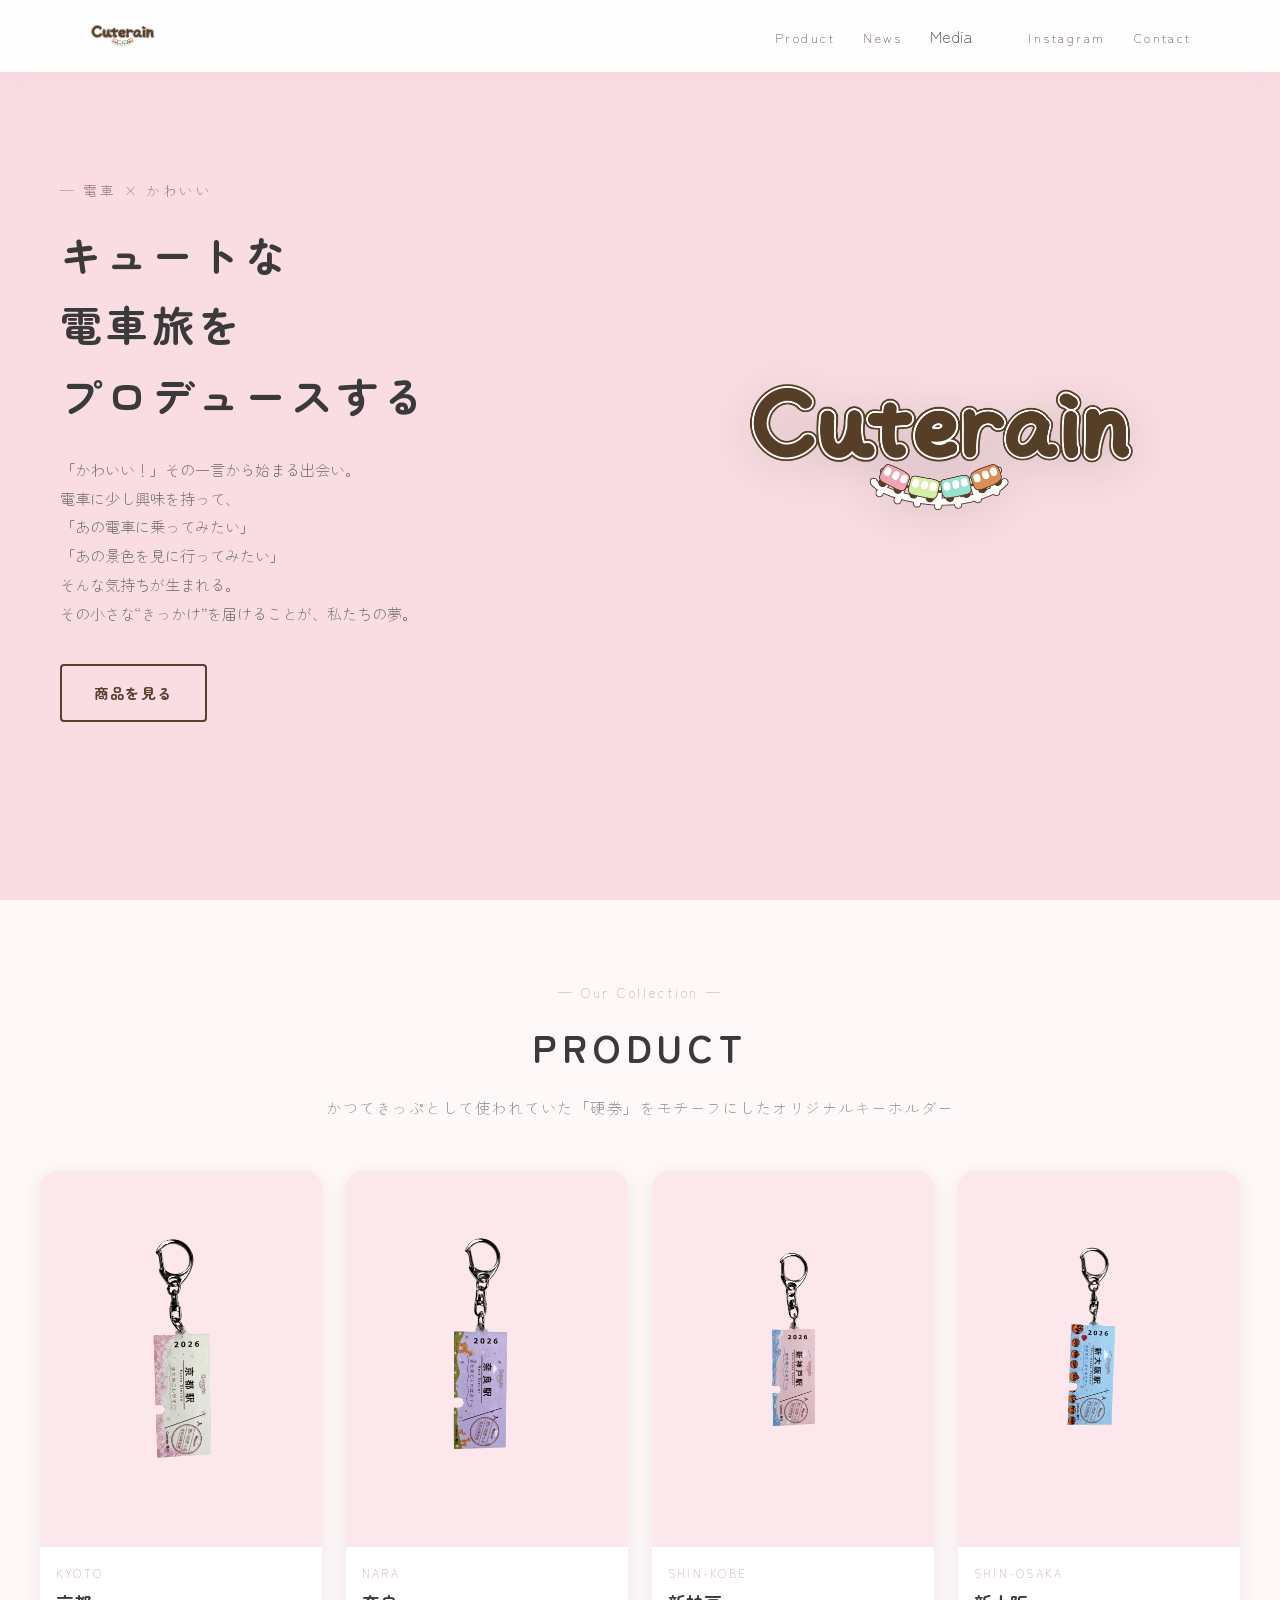
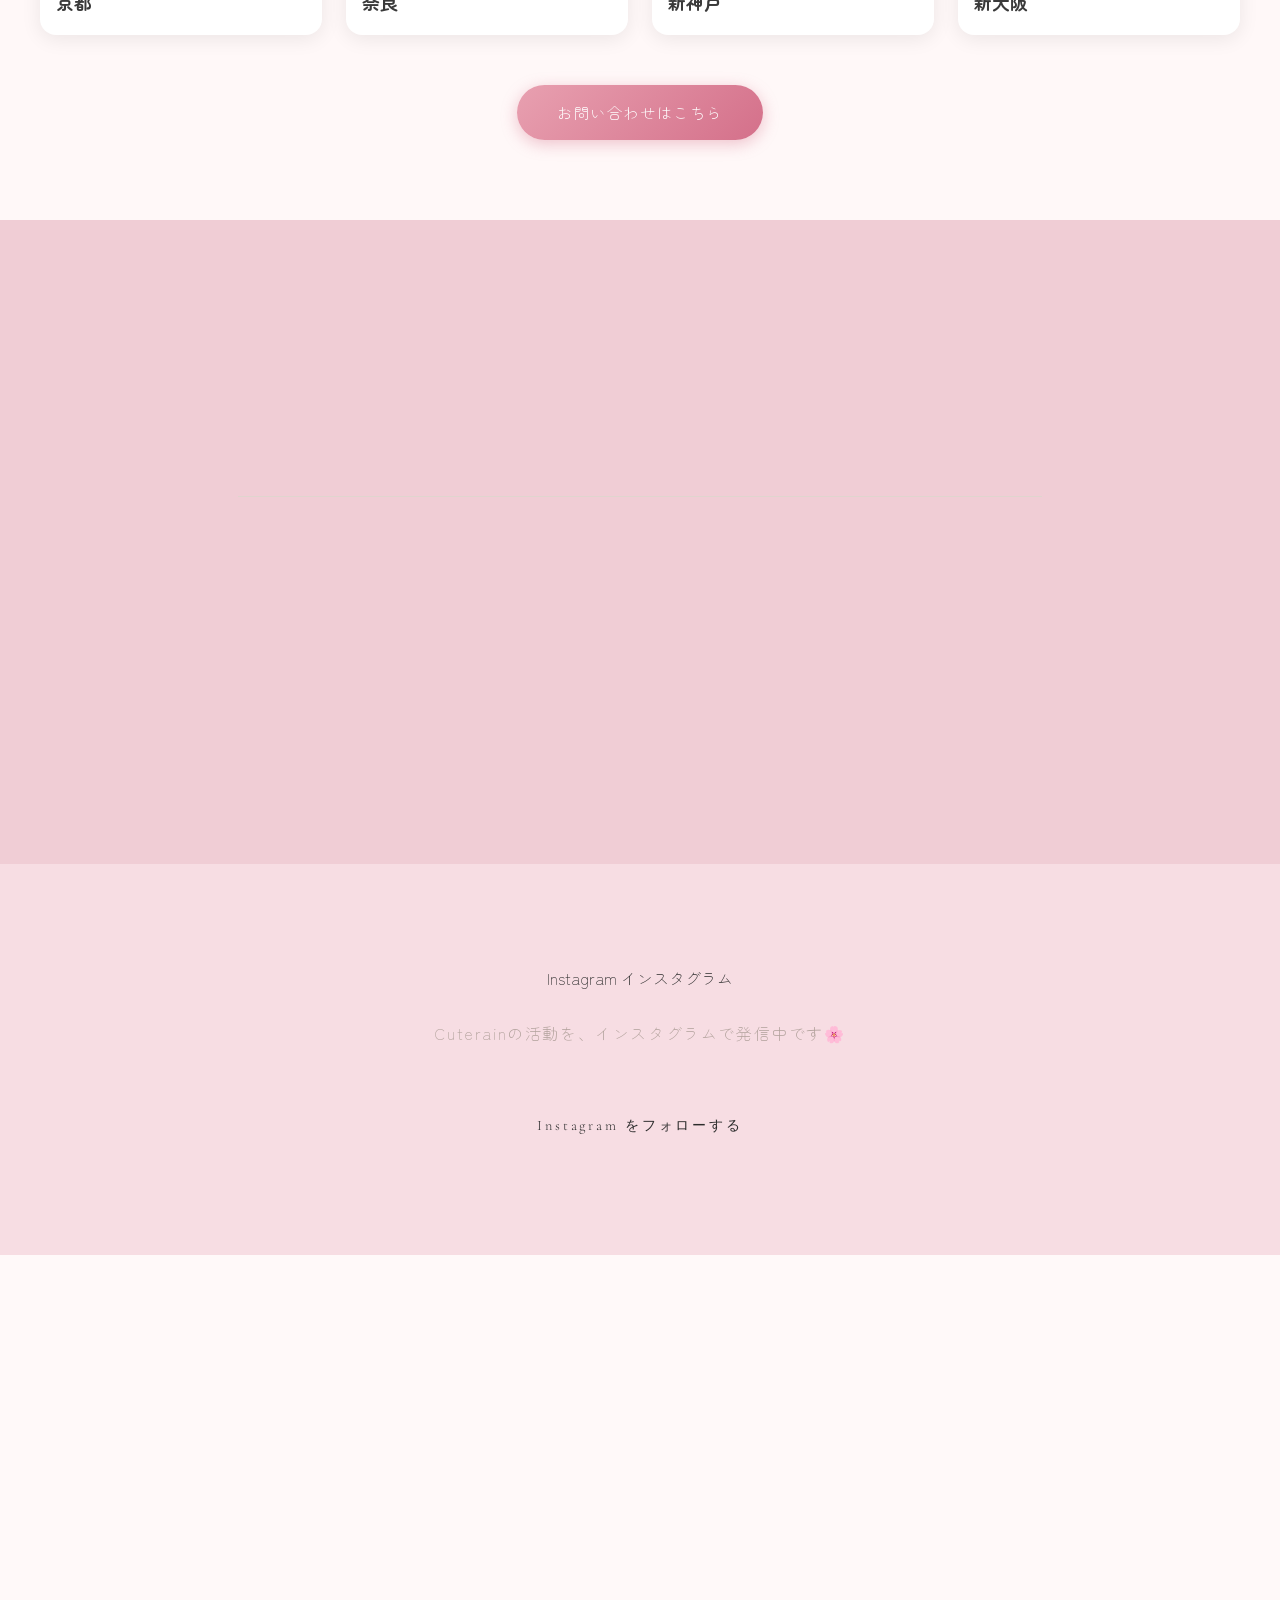
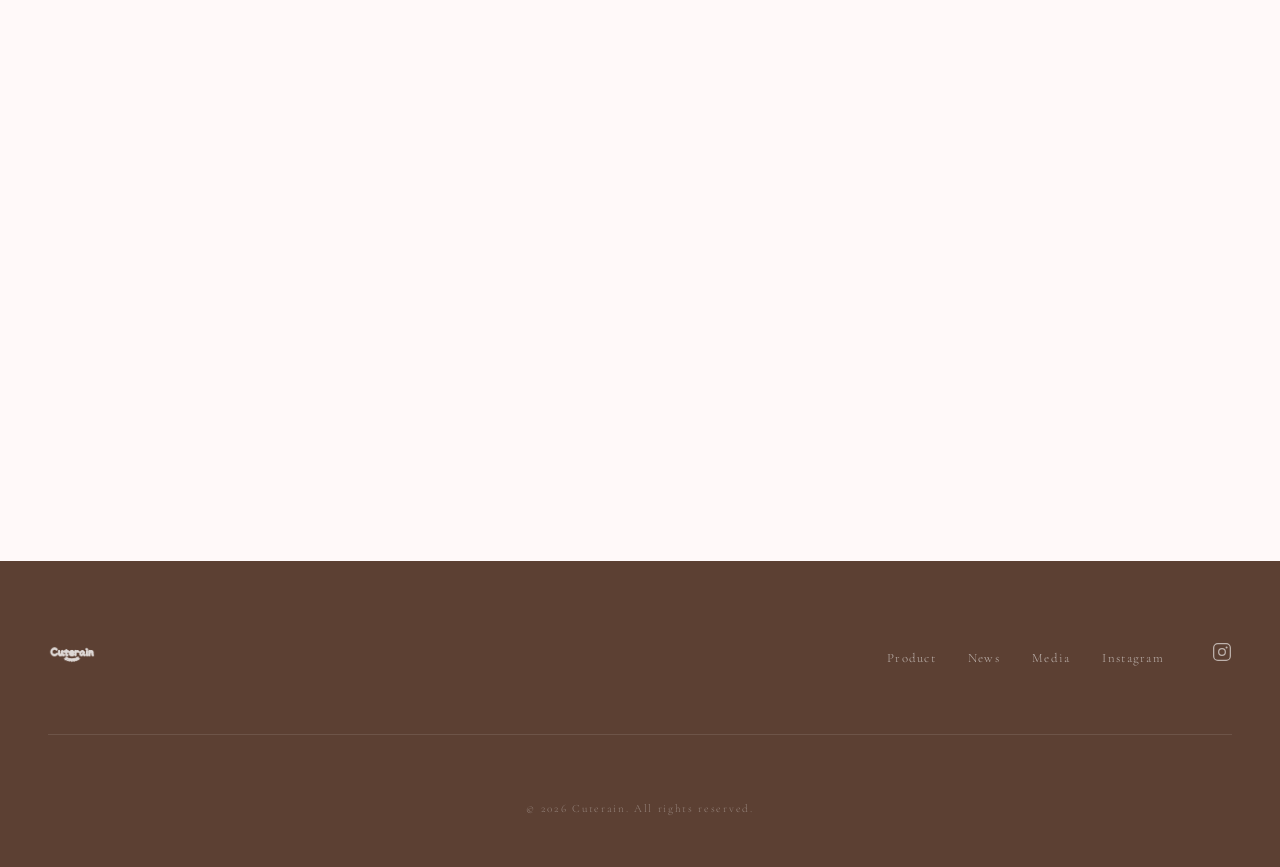
==== index.html @ 91aa064a "Fix HTML structure for Media link in navigation" ====
<!DOCTYPE html>
<html lang="ja">
<head>
  <meta charset="UTF-8" />
  <meta name="viewport" content="width=device-width, initial-scale=1.0" />
  <title>Cuterain | キュートな電車旅をプロデュースする</title>
  <meta name="description" content="Cuterainは、キュートな電車旅をプロデュースするブランドです。" />
  <link rel="preconnect" href="https://fonts.googleapis.com" />
  <link rel="preconnect" href="https://fonts.gstatic.com" crossorigin />
  <link href="https://fonts.googleapis.com/css2?family=Cormorant+Garamond:wght@300;400;500&family=Noto+Serif+JP:wght@200;300;400&family=Zen+Maru+Gothic:wght@400;500;700&display=swap" rel="stylesheet">
  <link rel="stylesheet" href="style.css" />
</head>

</body>
<body>

 <!-- ========== HEADER ========== -->
<header class="header" id="header">
  <div class="header__inner">

    <!-- ロゴ -->
    <a href="index.html" class="header__logo">
      <img src="logo.png" alt="Cuterain" class="header__logo-img" />
    </a>

    <!-- ナビゲーション -->
    <nav class="nav-menu">
      <ul>
        <li><a href="#product">Product</a></li>
        <li><a href="#news">News</a></li>
        </li><a href="media.html">Media</a><li>
        <li><a href="#instagram">Instagram</a></li>
        <li><a href="#contact">Contact</a></li>
      </ul>
    </nav>

    <!-- ハンバーガーボタン -->
    <button class="header__menu-btn" id="menuBtn" aria-label="メニューを開く">
      <span></span>
      <span></span>
      <span></span>
    </button>

  </div>
</header>

 <!-- HERO -->
<section class="hero" id="home">
  <div class="hero__inner">
    <div class="hero__text">
      <p class="hero__sub">— 電車 × かわいい</p>
      <h1 class="hero__catch">
        キュートな<br>
        電車旅を<br>
        プロデュースする
      </h1>
      <p class="hero__desc">
          「かわいい！」その一言から始まる出会い。<br />
          電車に少し興味を持って、<br />
          「あの電車に乗ってみたい」<br />
          「あの景色を見に行ってみたい」<br />
          そんな気持ちが生まれる。<br />
          その小さな“きっかけ”を届けることが、私たちの夢。
      </p>
      <div class="hero__btns">
        <a href="#product" class="hero__btn hero__btn--outline">商品を見る</a>
      </div>
    </div>

    <!-- ここをロゴに変更 -->
    <div class="hero__logo-wrap">
      <img src="logo.png" alt="Cuterain ロゴ" class="hero__logo">
    </div>

  </div>
</section>

<!-- PRODUCT -->
<section class="product" id="product">
  <div class="product__header">
    <p class="product__sub">— Our Collection —</p>
    <h2 class="product__title">PRODUCT</h2>
    <p class="product__desc">かつてきっぷとして使われていた「硬券」をモチーフにしたオリジナルキーホルダー</p>
  </div>

  <div class="product__grid">

    <div class="product__card">
      <div class="product__img-wrap">
        <img src="kyoto.png" alt="京都" class="product__img">
        <div class="product__overlay">
          <span>VIEW</span>
        </div>
      </div>
      <div class="product__info">
        <span class="product__en">KYOTO</span>
        <h3 class="product__name">京都</h3>
      </div>
    </div>

    <div class="product__card">
      <div class="product__img-wrap">
        <img src="nara.png" alt="奈良" class="product__img">
        <div class="product__overlay">
          <span>VIEW</span>
        </div>
      </div>
      <div class="product__info">
        <span class="product__en">NARA</span>
        <h3 class="product__name">奈良</h3>
      </div>
    </div>

    <div class="product__card">
      <div class="product__img-wrap">
        <img src="shinkobe.png" alt="新神戸" class="product__img">
        <div class="product__overlay">
          <span>VIEW</span>
        </div>
      </div>
      <div class="product__info">
        <span class="product__en">SHIN-KOBE</span>
        <h3 class="product__name">新神戸</h3>
      </div>
    </div>

    <div class="product__card">
      <div class="product__img-wrap">
        <img src="shinosaka.png" alt="新大阪" class="product__img">
        <div class="product__overlay">
          <span>VIEW</span>
        </div>
      </div>
      <div class="product__info">
        <span class="product__en">SHIN-OSAKA</span>
        <h3 class="product__name">新大阪</h3>
      </div>
    </div>

  </div>

  <div class="product__more">
    <a href="#contact" class="product__btn">お問い合わせはこちら</a>
  </div>
</section>

<!-- ========== NEWS ========== -->
<section class="news" id="news">
  <div class="news__inner">
    <div class="news__label reveal">NEWS</div>
    <ul class="news__list">

      <li class="news__item reveal">
        <a href="#" class="news__link">
          <time class="news__date">2026.07.01</time>
          <span class="news__cat">Brand</span>
          <span class="news__title">ブランド設立</span>
          <span class="news__arrow">→</span>
        </a>
      </li>

      <li class="news__item reveal delay-1">
        <a href="news-omoide.html" class="news__link">
          <time class="news__date">2026.07.10</time>
          <span class="news__cat">Product</span>
          <span class="news__title">思い出きっぷ 販売開始</span>
          <span class="news__arrow">→</span>
        </a>
      </li>

    </ul>
  </div>
</section>

  <!-- ===== Instagram セクション ===== -->
<section class="instagram-section" id="instagram">
  <div class="section-inner">

    <!-- タイトル -->
    <div class="section-header">
      <span class="section-en">Instagram</span>
      <span class="section-jp">インスタグラム</span>
    </div>

    <!-- 一言メッセージ -->
    <p class="instagram-text">
      Cuterainの活動を、インスタグラムで発信中です🌸
    </p>

    <!-- ボタン ★ここが正しいURL★ -->
    <a
      href="https://www.instagram.com/cuterain.0910/"
      target="_blank"
      rel="noopener noreferrer"
      class="btn-instagram"
    >
      Instagram をフォローする
    </a>

  </div>
</section>
    <!-- ========== CONTACT ========== -->
  <section class="contact" id="contact">
    <div class="contact__inner">
      <div class="contact__label reveal">CONTACT</div>
      <h2 class="contact__heading reveal delay-1">お問い合わせ</h2>
      <p class="contact__desc reveal delay-2">
        ご質問・ご注文・コラボのご相談など、<br />
        お気軽にご連絡ください。
      </p>

      <form class="contact__form reveal delay-3" action="" method="post">
        <div class="contact__field">
          <label class="contact__label-text" for="name">お名前</label>
          <input class="contact__input" type="text" id="name" name="name" placeholder="山田 花子" required />
        </div>
        <div class="contact__field">
          <label class="contact__label-text" for="email">メールアドレス</label>
          <input class="contact__input" type="email" id="email" name="email" placeholder="example@email.com" required />
        </div>
        <div class="contact__field">
          <label class="contact__label-text" for="message">メッセージ</label>
          <textarea class="contact__textarea" id="message" name="message" rows="6" placeholder="お問い合わせ内容をご記入ください" required></textarea>
        </div>
        <div class="contact__submit">
          <button class="contact__btn" type="submit">送信する</button>
        </div>
      </form>
    </div>
  </section>
  <!-- ========== FOOTER ========== -->
  <footer class="footer">
    <div class="footer__inner">
      <div class="footer__top">
        <div class="footer__logo">
          <img src="logo.png" alt="Cuterain" class="footer__logo-img" />
        </div>
        <nav class="footer__nav">
          <ul class="footer__nav-list">
            <li><a href="#product">Product</a></li>
            <li><a href="#news">News</a></li>
            <li><a href="media.html">Media</a></li>
            <li><a href="#instagram">Instagram</a></li>
          </ul>
        </nav>
        <div class="footer__sns">
          <a href="https://www.instagram.com/cuterain.0910/" target="_blank" rel="noopener" class="footer__sns-link" aria-label="Instagram">
            <svg width="20" height="20" viewBox="0 0 24 24" fill="none" stroke="currentColor" stroke-width="1.5">
              <rect x="2" y="2" width="20" height="20" rx="5" ry="5"/>
              <circle cx="12" cy="12" r="4"/>
              <circle cx="17.5" cy="6.5" r="0.5" fill="currentColor"/>
            </svg>
          </a>
        </div>
      </div>
      <div class="footer__bottom">
        <p class="footer__copy">&copy; 2026 Cuterain. All rights reserved.</p>
      </div>
    </div>
  </footer>

  <script src="script.js"></script>

  <!-- ↓ これを追加！ -->
  <script>
    const menuBtn = document.getElementById('menuBtn');
    const nav = document.querySelector('.nav-menu');

    menuBtn.addEventListener('click', () => {
      nav.classList.toggle('is-open');
      menuBtn.classList.toggle('is-active');
    });
  </script>
</body>
</html>
---- style.css ----
/* ============================================================
   Cuterain - Brand Site CSS
   Design: SHIRO / gelato pique / Aesop inspired
   ============================================================ */

/* ---------- CSS Variables ---------- */
:root {
  --color-bg: #F7DDE3;
  --color-bg-alt: #F0CDD5;
  --color-white: #ffffff;
  --color-beige: #e8ddd4;
  --color-pink: #e8c9c0;
  --color-pink-light: #f2e4df;
  --color-brown: #8b6f5e;
  --color-brown-dark: #5c4033;
  --color-text: #2c2c2c;
  --color-text-sub: #7a6a62;
  --color-text-light: #b0a09a;
  --color-border: #e0d5ce;

  --font-serif-en: 'Cormorant Garamond', serif;
  --font-serif-jp: 'Noto Serif JP', serif;
  --font-sans: 'Zen Maru Gothic', sans-serif;

  --spacing-xs: 0.5rem;
  --spacing-sm: 1rem;
  --spacing-md: 2rem;
  --spacing-lg: 4rem;
  --spacing-xl: 8rem;
  --spacing-xxl: 12rem;

  --transition-base: 0.4s cubic-bezier(0.25, 0.46, 0.45, 0.94);
  --transition-slow: 0.8s cubic-bezier(0.25, 0.46, 0.45, 0.94);

  --radius-sm: 4px;
  --radius-md: 12px;
  --radius-lg: 24px;
}

/* ---------- Reset & Base ---------- */
*, *::before, *::after {
  box-sizing: border-box;
  margin: 0;
  padding: 0;
}

html {
  font-size: 16px;
  scroll-behavior: smooth;
  -webkit-text-size-adjust: 100%;
}

body {
  background-color: var(--color-bg);
  color: var(--color-text);
  font-family: var(--font-sans);
  font-weight: 300;
  line-height: 1.8;
  overflow-x: hidden;
}

img {
  max-width: 100%;
  height: auto;
  display: block;
}

a {
  color: inherit;
  text-decoration: none;
}

ul {
  list-style: none;
}

/* ---------- Scroll Animation Base ---------- */
.fade-in-up {
  opacity: 0;
  transform: translateY(40px);
  animation: fadeInUp 1s var(--transition-base) forwards;
}

.fade-in-right {
  opacity: 0;
  transform: translateX(60px);
  animation: fadeInRight 1.2s var(--transition-base) forwards;
}

.reveal {
  opacity: 0;
  transform: translateY(30px);
  transition: opacity 0.9s var(--transition-base),
              transform 0.9s var(--transition-base);
}

.reveal.is-visible {
  opacity: 1;
  transform: translateY(0);
}

/* Delay classes */
.delay-1 { animation-delay: 0.2s; transition-delay: 0.15s; }
.delay-2 { animation-delay: 0.4s; transition-delay: 0.3s; }
.delay-3 { animation-delay: 0.6s; transition-delay: 0.45s; }

@keyframes fadeInUp {
  to { opacity: 1; transform: translateY(0); }
}

@keyframes fadeInRight {
  to { opacity: 1; transform: translateX(0); }
}

/* ---------- Buttons ---------- */
.btn {
  display: inline-flex;
  align-items: center;
  justify-content: center;
  padding: 1rem 2.5rem;
  font-family: var(--font-serif-en);
  font-size: 0.9rem;
  font-weight: 400;
  letter-spacing: 0.15em;
  border-radius: 0;
  cursor: pointer;
  transition: var(--transition-base);
  position: relative;
  overflow: hidden;
}

.btn::after {
  content: '';
  position: absolute;
  inset: 0;
  background: rgba(255,255,255,0.15);
  transform: translateX(-100%);
  transition: transform 0.4s ease;
}

.btn:hover::after {
  transform: translateX(0);
}

.btn--primary {
  background-color: var(--color-brown-dark);
  color: var(--color-white);
  border: 1px solid var(--color-brown-dark);
}

.btn--primary:hover {
  background-color: var(--color-brown);
  border-color: var(--color-brown);
  transform: translateY(-2px);
  box-shadow: 0 8px 24px rgba(92, 64, 51, 0.2);
}

.btn--outline {
  background-color: transparent;
  color: var(--color-brown-dark);
  border: 1px solid var(--color-brown-dark);
}

.btn--outline:hover {
  background-color: var(--color-brown-dark);
  color: var(--color-white);
  transform: translateY(-2px);
}

/* ---------- Section Label ---------- */
.section-label {
  font-family: var(--font-serif-en);
  font-size: 0.7rem;
  letter-spacing: 0.4em;
  color: var(--color-text-light);
  text-transform: uppercase;
}
/* ロゴ画像サイズ修正 */
.header__logo-img {
  width: 40px;      /* ← ロゴの幅（好みで調整） */
  height: auto;
  display: block;
}

.header__logo {
  display: flex;
  align-items: center;
  gap: 8px;
  text-decoration: none;
}

.header__logo-text {
  font-size: 1.2rem;
  font-weight: bold;
  color: inherit;   /* ← 文字色はヘッダーの色に合わせる */
}
/* ===========================
   HEADER
=========================== */
.header {
  position: fixed;
  top: 0;
  left: 0;
  width: 100%;
  z-index: 1000;
  background: rgba(255, 255, 255, 0.95);
  backdrop-filter: blur(10px);
  box-shadow: 0 2px 20px rgba(196, 120, 138, 0.08);
  transition: background 0.3s;
}

.header__inner {
  display: flex;
  align-items: center;
  justify-content: space-between;  /* ← ロゴ左・ナビ右 */
  flex-direction: row;             /* ← 必ず横並び！ */
  padding: 16px 48px;
  max-width: 1200px;
  margin: 0 auto;
  box-sizing: border-box;
}

/* ロゴ */
.header__logo {
  display: flex;
  align-items: center;
  gap: 10px;
  text-decoration: none;
  flex-shrink: 0;
}

.header__logo-img {
  height: 40px;
  width: auto;
}

.header__logo-text {
  font-family: var(--font-serif-en);
  font-size: 1.4rem;
  letter-spacing: 0.15em;
  color: #c4788a;
  white-space: nowrap;
}

/* ナビゲーション */
.nav-menu {
  display: flex;
  align-items: center;
}

.nav-menu ul {
  display: flex;
  flex-direction: row;             /* ← 横並び */
  align-items: center;
  gap: 28px;
  list-style: none;
  margin: 0;
  padding: 0;
}

.nav-menu ul li a {
  font-family: var(--font-sans);
  font-size: 0.78rem;
  letter-spacing: 0.2em;
  color: #5a3a42;
  text-decoration: none;
  transition: color 0.3s;
  white-space: nowrap;
}

.nav-menu ul li a:hover {
  color: #c4788a;
}

/* ハンバーガーボタン（PCでは非表示） */
.header__menu-btn {
  display: none;
  flex-direction: column;
  gap: 5px;
  background: none;
  border: none;
  cursor: pointer;
  padding: 4px;
  z-index: 1001;
}

.header__menu-btn span {
  display: block;
  width: 24px;
  height: 2px;
  background: #5a3a42;
  border-radius: 2px;
  transition: all 0.3s;
}

/* ===========================
   スマホ対応（768px以下）
=========================== */
@media (max-width: 768px) {
  .header__inner {
    padding: 14px 20px;
    flex-direction: row;           /* ← スマホも横並びを維持 */
  }

  .nav-menu {
    display: none;
    position: fixed;
    top: 0;
    left: 0;
    width: 100%;
    height: 100vh;
    background: rgba(247, 221, 227, 0.97);
    z-index: 999;
    flex-direction: column;
    justify-content: center;
    align-items: center;
  }

  .nav-menu.is-open {
    display: flex;
  }

  .nav-menu ul {
    flex-direction: column;        /* スマホメニューは縦 */
    gap: 32px;
    text-align: center;
  }

  .nav-menu ul li a {
    font-size: 1.1rem;
    letter-spacing: 0.3em;
  }

  .header__menu-btn {
    display: flex;
  }
}

/* =============================
   HERO
============================= */
.hero {
  background-color: #f9dde3;
  padding: 80px 60px;
  min-height: 100vh;
  display: flex;
  align-items: center;
}

.hero__inner {
  display: flex;
  align-items: center;
  justify-content: space-between;
  gap: 40px;
  max-width: 1200px;
  margin: 0 auto;
  width: 100%;
}

.hero__text {
  flex: 1;
}

.hero__sub {
  font-size: 0.85rem;
  letter-spacing: 0.2em;
  color: #a07070;
  margin-bottom: 16px;
}

.hero__catch {
  font-size: 2.6rem;
  font-weight: 700;
  line-height: 1.7;
  color: #3a3a3a;
  letter-spacing: 0.1em;
  margin-bottom: 24px;
}

.hero__desc {
  font-size: 0.95rem;
  color: #666;
  line-height: 1.9;
  margin-bottom: 36px;
}

.hero__btns {
  display: flex;
  gap: 16px;
  flex-wrap: wrap;
}

.hero__btn {
  padding: 14px 32px;
  font-size: 0.9rem;
  letter-spacing: 0.12em;
  border-radius: 4px;
  text-decoration: none;
  font-weight: 600;
  transition: all 0.3s ease;
}

.hero__btn--fill {
  background: #5c3d2e;
  color: #fff;
  border: 2px solid #5c3d2e;
}

.hero__btn--fill:hover {
  background: #3e2820;
  border-color: #3e2820;
}

.hero__btn--outline {
  background: transparent;
  color: #5c3d2e;
  border: 2px solid #5c3d2e;
}

.hero__btn--outline:hover {
  background: #5c3d2e;
  color: #fff;
}

/* ロゴエリア */
.hero__logo-wrap {
  flex: 1;
  display: flex;
  align-items: center;
  justify-content: center;
}

.hero__logo {
  max-width: 420px;
  width: 100%;
  height: auto;
  /* ふわっとアニメーション */
  animation: floatLogo 3s ease-in-out infinite;
  filter: drop-shadow(0 8px 24px rgba(0,0,0,0.12));
}

/* ふわふわアニメーション */
@keyframes floatLogo {
  0%   { transform: translateY(0px); }
  50%  { transform: translateY(-12px); }
  100% { transform: translateY(0px); }
}

/* レスポンシブ */
@media (max-width: 768px) {
  .hero {
    padding: 60px 24px;
  }

  .hero__inner {
    flex-direction: column;
    text-align: center;
  }

  .hero__catch {
    font-size: 1.8rem;
  }

  .hero__logo {
    max-width: 260px;
    /* スマホではロゴを上に */
    order: -1;
  }

  .hero__btns {
    justify-content: center;
  }
}

/* =============================
   PRODUCT セクション
============================= */
.product {
  padding: 80px 40px;
  background-color: #fff8f8;
  text-align: center;
}

.product__header {
  margin-bottom: 50px;
}

.product__sub {
  font-size: 0.85rem;
  letter-spacing: 0.2em;
  color: #c9a0a0;
  margin-bottom: 8px;
}

.product__title {
  font-size: 2.4rem;
  font-weight: 700;
  letter-spacing: 0.15em;
  color: #3a3a3a;
  margin-bottom: 12px;
}

.product__desc {
  font-size: 0.95rem;
  color: #888;
  letter-spacing: 0.1em;
}

/* グリッド */
.product__grid {
  display: grid;
  grid-template-columns: repeat(4, 1fr);
  gap: 24px;
  max-width: 1200px;
  margin: 0 auto 50px;
}

/* カード */
.product__card {
  background: #fff;
  border-radius: 16px;
  overflow: hidden;
  box-shadow: 0 4px 20px rgba(0, 0, 0, 0.08);
  transition: transform 0.3s ease, box-shadow 0.3s ease;
  cursor: pointer;
}

.product__card:hover {
  transform: translateY(-8px);
  box-shadow: 0 12px 32px rgba(0, 0, 0, 0.15);
}

/* 画像エリア */
.product__img-wrap {
  position: relative;
  overflow: hidden;
  background: #fce8ec;
  aspect-ratio: 3 / 4;
}

.product__img {
  width: 100%;
  height: 100%;
  object-fit: contain;
  padding: 20px;
  transition: transform 0.4s ease;
  filter: brightness(1.2) contrast(1.2);
}

.product__card:hover .product__img {
  transform: scale(1.05);
}

/* ホバーオーバーレイ */
.product__overlay {
  position: absolute;
  inset: 0;
  background: rgba(220, 130, 150, 0.35);
  display: flex;
  align-items: center;
  justify-content: center;
  opacity: 0;
  transition: opacity 0.3s ease;
}

.product__card:hover .product__overlay {
  opacity: 1;
}

.product__overlay span {
  color: #fff;
  font-size: 1rem;
  font-weight: 700;
  letter-spacing: 0.3em;
  border: 2px solid #fff;
  padding: 8px 20px;
  border-radius: 30px;
}

/* テキスト情報 */
.product__info {
  padding: 16px;
  text-align: left;
}
.product__en {
  font-size: 0.7rem;
  letter-spacing: 0.2em;
  color: #c9a0a0;
  display: block;
  margin-bottom: 4px;
}

.product__name {
  font-size: 1.1rem;
  font-weight: 600;
  color: #3a3a3a;
  margin: 0;
}

/* ボタン */
.product__more {
  margin-top: 20px;
}

.product__btn {
  display: inline-block;
  padding: 14px 40px;
  background: linear-gradient(135deg, #e8a0b0, #d4708a);
  color: #fff;
  border-radius: 50px;
  font-size: 0.95rem;
  letter-spacing: 0.1em;
  text-decoration: none;
  box-shadow: 0 4px 16px rgba(212, 112, 138, 0.4);
  transition: transform 0.3s ease, box-shadow 0.3s ease;
}

.product__btn:hover {
  transform: translateY(-3px);
  box-shadow: 0 8px 24px rgba(212, 112, 138, 0.5);
}

/* レスポンシブ */
@media (max-width: 900px) {
  .product__grid {
    grid-template-columns: repeat(2, 1fr);
  }
}

@media (max-width: 500px) {
  .product__grid {
    grid-template-columns: 1fr;
  }

  .product__title {
    font-size: 1.8rem;
  }
}
/* ============================================================
   NEWS
   ============================================================ */
.news {
  padding: var(--spacing-xxl) 0;
  background-color: var(--color-bg-alt);
}

.news__inner {
  max-width: 1400px;
  margin: 0 auto;
  padding: 0 3rem;
  max-width: 900px;
}

.news__label {
  font-family: var(--font-serif-en);
  font-size: 0.7rem;
  letter-spacing: 0.5em;
  color: var(--color-text-light);
  margin-bottom: 4rem;
}

.news__list {
  border-top: 1px solid var(--color-border);
}

.news__item {
  border-bottom: 1px solid var(--color-border);
}

.news__link {
  display: grid;
  grid-template-columns: 140px 80px 1fr auto;
  align-items: center;
  gap: 2rem;
  padding: 1.8rem 0;
  transition: var(--transition-base);
}

.news__link:hover {
  padding-left: 1rem;
}

.news__link:hover .news__arrow {
  transform: translateX(6px);
}

.news__date {
  font-family: var(--font-serif-en);
  font-size: 0.8rem;
  letter-spacing: 0.1em;
  color: var(--color-text-light);
}

.news__cat {
  font-family: var(--font-serif-en);
  font-size: 0.65rem;
  letter-spacing: 0.2em;
  color: var(--color-brown);
  background: var(--color-pink-light);
  padding: 0.2rem 0.6rem;
  border-radius: 2px;
}

.news__title {
  font-family: var(--font-serif-jp);
  font-size: 0.95rem;
  font-weight: 300;
  color: var(--color-text);
}

.news__arrow {
  font-family: var(--font-serif-en);
  color: var(--color-text-light);
  transition: transform var(--transition-base);
}

/* ============================================================
   INSTAGRAM
   ============================================================ */
.instagram {
  padding: var(--spacing-xxl) 0;
  background-color: var(--color-white);
}

.instagram__inner {
  max-width: 1400px;
  margin: 0 auto;
  padding: 0 3rem;
}

.instagram__label {
  font-family: var(--font-serif-en);
  font-size: 0.7rem;
  letter-spacing: 0.5em;
  color: var(--color-text-light);
  margin-bottom: 1.5rem;
}

.instagram__heading {
  font-family: var(--font-serif-en);
  font-size: clamp(1.5rem, 3vw, 2.5rem);
  font-weight: 300;
  letter-spacing: 0.1em;
  color: var(--color-brown-dark);
  margin-bottom: 3.5rem;
}

.instagram__grid {
  display: grid;
  grid-template-columns: repeat(6, 1fr);
  gap: 0.5rem;
  margin-bottom: 3rem;
}

.instagram__item {
  position: relative;
  aspect-ratio: 1;
  overflow: hidden;
  cursor: pointer;
}

.instagram__item img {
  width: 100%;
  height: 100%;
  object-fit: cover;
  transition: transform 0.6s var(--transition-base);
}

.instagram__overlay {
  position: absolute;
  inset: 0;
  background: rgba(92, 64, 51, 0.4);
  display: flex;
  align-items: center;
  justify-content: center;
  opacity: 0;
  transition: opacity var(--transition-base);
}

.instagram__overlay span {
  color: white;
  font-size: 1.5rem;
}

.instagram__item:hover img {
  transform: scale(1.08);
}

.instagram__item:hover .instagram__overlay {
  opacity: 1;
}

.instagram__btn-wrap {
  text-align: center;
}

/* ============================================================
   FOOTER
   ============================================================ */
.footer {
  background-color: var(--color-brown-dark);
  color: rgba(255, 255, 255, 0.7);
  padding: 5rem 0 3rem;
}

.footer__inner {
  max-width: 1400px;
  margin: 0 auto;
  padding: 0 3rem;
}

.footer__top {
  display: grid;
  grid-template-columns: 1fr auto auto;
  gap: 3rem;
  align-items: start;
  margin-bottom: 4rem;
  padding-bottom: 4rem;
  border-bottom: 1px solid rgba(255, 255, 255, 0.1);
}

.footer__logo {
  display: flex;
  align-items: center;
  gap: 0.6rem;
}

.footer__logo-img {
  height: 28px;
  width: auto;
  filter: brightness(0) invert(1) opacity(0.8);
}

.footer__logo-text {
  font-family: var(--font-serif-en);
  font-size: 1.2rem;
  font-weight: 400;
  letter-spacing: 0.1em;
  color: rgba(255, 255, 255, 0.9);
}

.footer__nav-list {
  display: flex;
  gap: 2rem;
}

.footer__nav-list a {
  font-family: var(--font-serif-en);
  font-size: 0.8rem;
  letter-spacing: 0.1em;
  color: rgba(255, 255, 255, 0.6);
  transition: color var(--transition-base);
}

.footer__nav-list a:hover {
  color: rgba(255, 255, 255, 1);
}

.footer__sns-link {
  color: rgba(255, 255, 255, 0.6);
  transition: color var(--transition-base), transform var(--transition-base);
  display: block;
}

.footer__sns-link:hover {
  color: rgba(255, 255, 255, 1);
  transform: scale(1.1);
}

.footer__bottom {
  text-align: center;
}

.footer__copy {
  font-family: var(--font-serif-en);
  font-size: 0.7rem;
  letter-spacing: 0.15em;
  color: rgba(255, 255, 255, 0.35);
}

/* ============================================================
   RESPONSIVE - Tablet
   ============================================================ */
@media (max-width: 1024px) {
  .hero__inner {
    padding: 7rem 2rem 4rem;
    gap: 3rem;
  }

  .products__cards {
    grid-template-columns: repeat(2, 1fr);
    gap: 1.5rem;
  }

  .instagram__grid {
    grid-template-columns: repeat(3, 1fr);
  }

  .footer__top {
    grid-template-columns: 1fr;
    gap: 2rem;
  }

  .footer__nav-list {
    flex-wrap: wrap;
    gap: 1.5rem;
  }
}

/* ============================================================
   RESPONSIVE - Mobile
   ============================================================ */
@media (max-width: 768px) {
  :root {
    --spacing-xl: 5rem;
    --spacing-xxl: 7rem;
  }

  /* Header */
  .header__inner {
    padding: 0 1.5rem;
  }

  .header__nav {
    position: fixed;
    top: 0;
    right: -100%;
    width: 80%;
    max-width: 320px;
    height: 100vh;
    background: var(--color-white);
    padding: 6rem 2.5rem;
    transition: right 0.4s var(--transition-base);
    box-shadow: -4px 0 30px rgba(0,0,0,0.08);
  }

  .header__nav.is-open {
    right: 0;
  }

  .header__nav-list {
    flex-direction: column;
    gap: 2rem;
  }

  .header__nav-link {
    font-size: 1.1rem;
  }

  .header__menu-btn {
    display: flex;
    z-index: 1001;
  }

  /* Hero */
  .hero__inner {
    grid-template-columns: 1fr;
    padding: 7rem 1.5rem 5rem;
    gap: 3rem;
    text-align: center;
  }

  .hero__content {
    max-width: 100%;
  }

  .hero__cta {
    justify-content: center;
  }

  .hero__image-wrap {
    max-width: 320px;
    margin: 0 auto;
  }

  /* Products */
  .products__inner {
    padding: 0 1.5rem;
  }

  .products__main {
    grid-template-columns: 1fr;
    gap: 3rem;
  }

  .products__cards {
    grid-template-columns: repeat(2, 1fr);
    gap: 1rem;
  }

  /* News */
  .news__link {
    grid-template-columns: 1fr;
    gap: 0.5rem;
  }

  .news__arrow {
    display: none;
  }

  /* Instagram */
  .instagram__inner {
    padding: 0 1.5rem;
  }

  .instagram__grid {
    grid-template-columns: repeat(2, 1fr);
  }

  /* Footer */
  .footer__inner {
    padding: 0 1.5rem;
  }

  .footer__top {
    grid-template-columns: 1fr;
  }

  .footer__nav-list {
    flex-direction: column;
    gap: 1rem;
  }
}

@media (max-width: 480px) {
  .products__cards {
    grid-template-columns: 1fr 1fr;
  }

  .instagram__grid {
    grid-template-columns: repeat(2, 1fr);
  }

  .hero__copy {
    font-size: 2rem;
  }
}
/* ===== Instagram セクション ===== */
.instagram-section {
  padding: 100px 40px;
  background-color: var(--color-bg-sub);
  text-align: center;
}

.instagram-text {
  font-size: 1rem;
  color: var(--color-text-light);
  margin: 24px 0 48px;
  letter-spacing: 0.1em;
  line-height: 2;
}

/* フォローボタン */
.btn-instagram {
  display: inline-block;
  padding: 16px 56px;
  font-family: var(--font-serif-en);
  font-size: 0.9rem;
  letter-spacing: 0.2em;
  color: var(--color-text);
  border: 1.5px solid var(--color-accent);
  border-radius: 40px;
  text-decoration: none;
  transition: all 0.3s ease;
}

.btn-instagram:hover {
  background-color: var(--color-accent);
  color: #fff;
}
/* ===== Contact セクション ===== */
.contact-section {
  padding: 100px 40px;
  background-color: var(--color-bg);
  text-align: center;
}

.contact-text {
  font-size: 1rem;
  color: var(--color-text-light);
  margin: 24px 0 56px;
  letter-spacing: 0.1em;
  line-height: 2;
}

/* フォーム全体 */
.contact-form {
  max-width: 600px;
  margin: 0 auto;
  text-align: left;
}

/* 各入力グループ */
.form-group {
  margin-bottom: 32px;
}

.form-group label {
  display: block;
  font-size: 0.85rem;
  letter-spacing: 0.15em;
  color: var(--color-text);
  margin-bottom: 8px;
}

/* 入力欄 */
.form-group input,
.form-group textarea {
  width: 100%;
  padding: 14px 16px;
  font-family: var(--font-sans);
  font-size: 0.95rem;
  color: var(--color-text);
  background-color: #fff;
  border: 1.5px solid #e0d0d5;
  border-radius: 8px;
  outline: none;
  transition: border 0.3s ease;
  box-sizing: border-box;
}

/* フォーカス時 */
.form-group input:focus,
.form-group textarea:focus {
  border-color: var(--color-accent);
}

/* テキストエリア */
.form-group textarea {
  resize: vertical;
}

/* 送信ボタン */
.form-submit {
  text-align: center;
  margin-top: 16px;
}

.btn-submit {
  display: inline-block;
  padding: 16px 64px;
  font-family: var(--font-serif-en);
  font-size: 0.9rem;
  letter-spacing: 0.2em;
  color: #fff;
  background-color: var(--color-accent);
  border: none;
  border-radius: 40px;
  cursor: pointer;
  transition: all 0.3s ease;
}

.btn-submit:hover {
  opacity: 0.8;
  transform: translateY(-2px);
}

/* スマホ対応 */
@media (max-width: 768px) {
  .contact-section {
    padding: 80px 24px;
  }
}
/* ===== Contact セクション ===== */
.contact-section {
  padding: 120px 40px;
  background: linear-gradient(180deg, #fff0f3 0%, #fde8ed 100%);
  text-align: center;
}

.contact-text {
  font-size: 1rem;
  color: #a07080;
  margin: 24px auto 56px;
  letter-spacing: 0.12em;
  line-height: 2.2;
  max-width: 500px;
}

/* フォーム全体 */
.contact-form {
  max-width: 560px;
  margin: 0 auto;
  text-align: left;
}

/* 各入力グループ */
.form-group {
  margin-bottom: 28px;
  display: flex;
  flex-direction: column;
}

/* ラベル */
.form-group label {
  display: block;
  font-size: 0.78rem;
  font-family: var(--font-sans);
  letter-spacing: 0.2em;
  color: #c4788a;
  margin-bottom: 8px;
  padding-left: 4px;
}

/* 入力欄 */
.form-group input,
.form-group textarea {
  width: 100%;
  padding: 16px 20px;
  font-family: var(--font-sans);
  font-size: 0.95rem;
  color: #5a3a42;
  background-color: rgba(255, 255, 255, 0.85);
  border: none;
  border-bottom: 2px solid #f0c0cc;
  border-radius: 12px;
  outline: none;
  transition: all 0.3s ease;
  box-sizing: border-box;
  box-shadow: 0 2px 12px rgba(200, 130, 150, 0.08);
}

/* フォーカス時 */
.form-group input:focus,
.form-group textarea:focus {
  border-bottom: 2px solid #c4788a;
  background-color: #fff;
  box-shadow: 0 4px 20px rgba(200, 130, 150, 0.15);
  transform: translateY(-1px);
}

/* プレースホルダー */
.form-group input::placeholder,
.form-group textarea::placeholder {
  color: #d4a8b4;
  font-size: 0.88rem;
}

/* テキストエリア */
.form-group textarea {
  resize: none;
  height: 160px;
  line-height: 1.8;
}

/* 送信ボタン */
.form-submit {
  text-align: center;
  margin-top: 40px;
}

.btn-submit {
  display: inline-block;
  padding: 18px 72px;
  font-family: var(--font-serif-en);
  font-size: 0.85rem;
  letter-spacing: 0.3em;
  color: #fff;
  background: linear-gradient(135deg, #e8a0b0 0%, #c4788a 100%);
  border: none;
  border-radius: 50px;
  cursor: pointer;
  transition: all 0.4s ease;
  box-shadow: 0 6px 24px rgba(196, 120, 138, 0.35);
  position: relative;
  overflow: hidden;
}

.btn-submit::before {
  content: '';
  position: absolute;
  top: 50%;
  left: 50%;
  width: 0;
  height: 0;
  background: rgba(255, 255, 255, 0.2);
  border-radius: 50%;
  transform: translate(-50%, -50%);
  transition: width 0.5s ease, height 0.5s ease;
}

.btn-submit:hover {
  transform: translateY(-3px);
  box-shadow: 0 10px 32px rgba(196, 120, 138, 0.45);
}

.btn-submit:hover::before {
  width: 300px;
  height: 300px;
}

/* スマホ対応 */
@media (max-width: 768px) {
  .contact-section {
    padding: 80px 24px;
  }

  .btn-submit {
    padding: 16px 56px;
    width: 100%;
  }
}
/* ========== CONTACT ========== */
.contact {
  padding: 100px 20px;
  background: #fff9f9;
}

.contact__inner {
  max-width: 680px;
  margin: 0 auto;
  text-align: center;
}

.contact__label {
  font-family: 'Cormorant Garamond', serif;
  font-size: 0.75rem;
  letter-spacing: 0.3em;
  color: #c8a4a4;
  margin-bottom: 16px;
  text-transform: uppercase;
}

.contact__heading {
  font-family: 'Noto Serif JP', serif;
  font-size: clamp(1.6rem, 4vw, 2.2rem);
  font-weight: 300;
  color: #3a2a2a;
  margin-bottom: 20px;
}

.contact__desc {
  font-family: 'Noto Serif JP', serif;
  font-size: 0.95rem;
  color: #7a6060;
  line-height: 2;
  margin-bottom: 50px;
}

.contact__form {
  text-align: left;
  display: flex;
  flex-direction: column;
  gap: 24px;
}

.contact__field {
  display: flex;
  flex-direction: column;
  gap: 8px;
}

.contact__label-text {
  font-family: 'Noto Serif JP', serif;
  font-size: 0.85rem;
  color: #5a4040;
  letter-spacing: 0.05em;
}

.contact__input,
.contact__textarea {
  border: 1px solid #e0d0d0;
  border-radius: 6px;
  padding: 12px 16px;
  font-family: 'Noto Serif JP', serif;
  font-size: 0.95rem;
  color: #3a2a2a;
  background: #fff;
  outline: none;
  transition: border-color 0.3s;
}

.contact__input:focus,
.contact__textarea:focus {
  border-color: #c8a4a4;
}

.contact__textarea {
  resize: vertical;
  min-height: 150px;
}

.contact__submit {
  text-align: center;
  margin-top: 10px;
}

.contact__btn {
  background: #3a2a2a;
  color: #fff;
  border: none;
  padding: 14px 48px;
  font-family: 'Cormorant Garamond', serif;
  font-size: 1rem;
  letter-spacing: 0.15em;
  border-radius: 40px;
  cursor: pointer;
  transition: background 0.3s, transform 0.2s;
}

.contact__btn:hover {
  background: #c8a4a4;
  transform: translateY(-2px);
}
/* スマホ：ナビを非表示 */
@media (max-width: 768px) {
  .nav-menu {
    display: none;
    position: fixed;
    top: 0;
    left: 0;
    width: 100%;
    height: 100vh;
    background: #fff;
    flex-direction: column;
    align-items: center;
    justify-content: center;
    z-index: 999;
  }

  /* is-openがついたら表示 */
  .nav-menu.is-open {
    display: flex;
  }

  .nav-menu ul {
    flex-direction: column;
    gap: 2rem;
    text-align: center;
    list-style: none;
    padding: 0;
  }

  .nav-menu ul li a {
    font-size: 1.4rem;
    color: #333;
    text-decoration: none;
  }
}
/* ===== 記事ページ ===== */
.article {
  padding: 6rem 1.5rem 8rem;
  background: #fff9f9;
  min-height: 100vh;
}

.article__inner {
  max-width: 720px;
  margin: 0 auto;
}

.article__breadcrumb {
  font-size: 0.75rem;
  color: #aaa;
  margin-bottom: 2rem;
  letter-spacing: 0.05em;
}

.article__breadcrumb a {
  color: #aaa;
  text-decoration: none;
}

.article__breadcrumb a:hover {
  color: #c084a0;
}

.article__meta {
  display: flex;
  align-items: center;
  gap: 1rem;
  margin-bottom: 1rem;
}

.article__cat {
  font-size: 0.7rem;
  letter-spacing: 0.1em;
  border: 1px solid #c084a0;
  color: #c084a0;
  padding: 0.2em 0.8em;
}

.article__date {
  font-size: 0.8rem;
  color: #aaa;
  letter-spacing: 0.05em;
}

.article__title {
  font-family: 'Noto Serif JP', serif;
  font-size: clamp(1.4rem, 3vw, 2rem);
  font-weight: 300;
  color: #5a3e4b;
  margin-bottom: 3rem;
  padding-bottom: 1.5rem;
  border-bottom: 1px solid #e8d5dc;
  letter-spacing: 0.08em;
}

.article__body {
  font-family: 'Noto Serif JP', serif;
  font-size: 1rem;
  line-height: 2;
  color: #5a3e4b;
  letter-spacing: 0.05em;
}

.article__body p {
  margin-bottom: 1.8em;
}

.article__img {
  width: 100%;
  height: auto;
  margin: 2rem 0;
}

.article__back {
  margin-top: 4rem;
  padding-top: 2rem;
  border-top: 1px solid #e8d5dc;
}

.article__back-btn {
  font-size: 0.85rem;
  color: #c084a0;
  text-decoration: none;
  letter-spacing: 0.05em;
  transition: opacity 0.2s;
}

.article__back-btn:hover {
  opacity: 0.6;
}
/* news-omoide.htmlの<style>タグ内に追加 */
.article-image img {
  width: 100%;
  max-width: 400px; /* ← この数字を小さくすると画像が小さくなる */
  height: auto;
  display: block;
  margin: 0 auto;
}
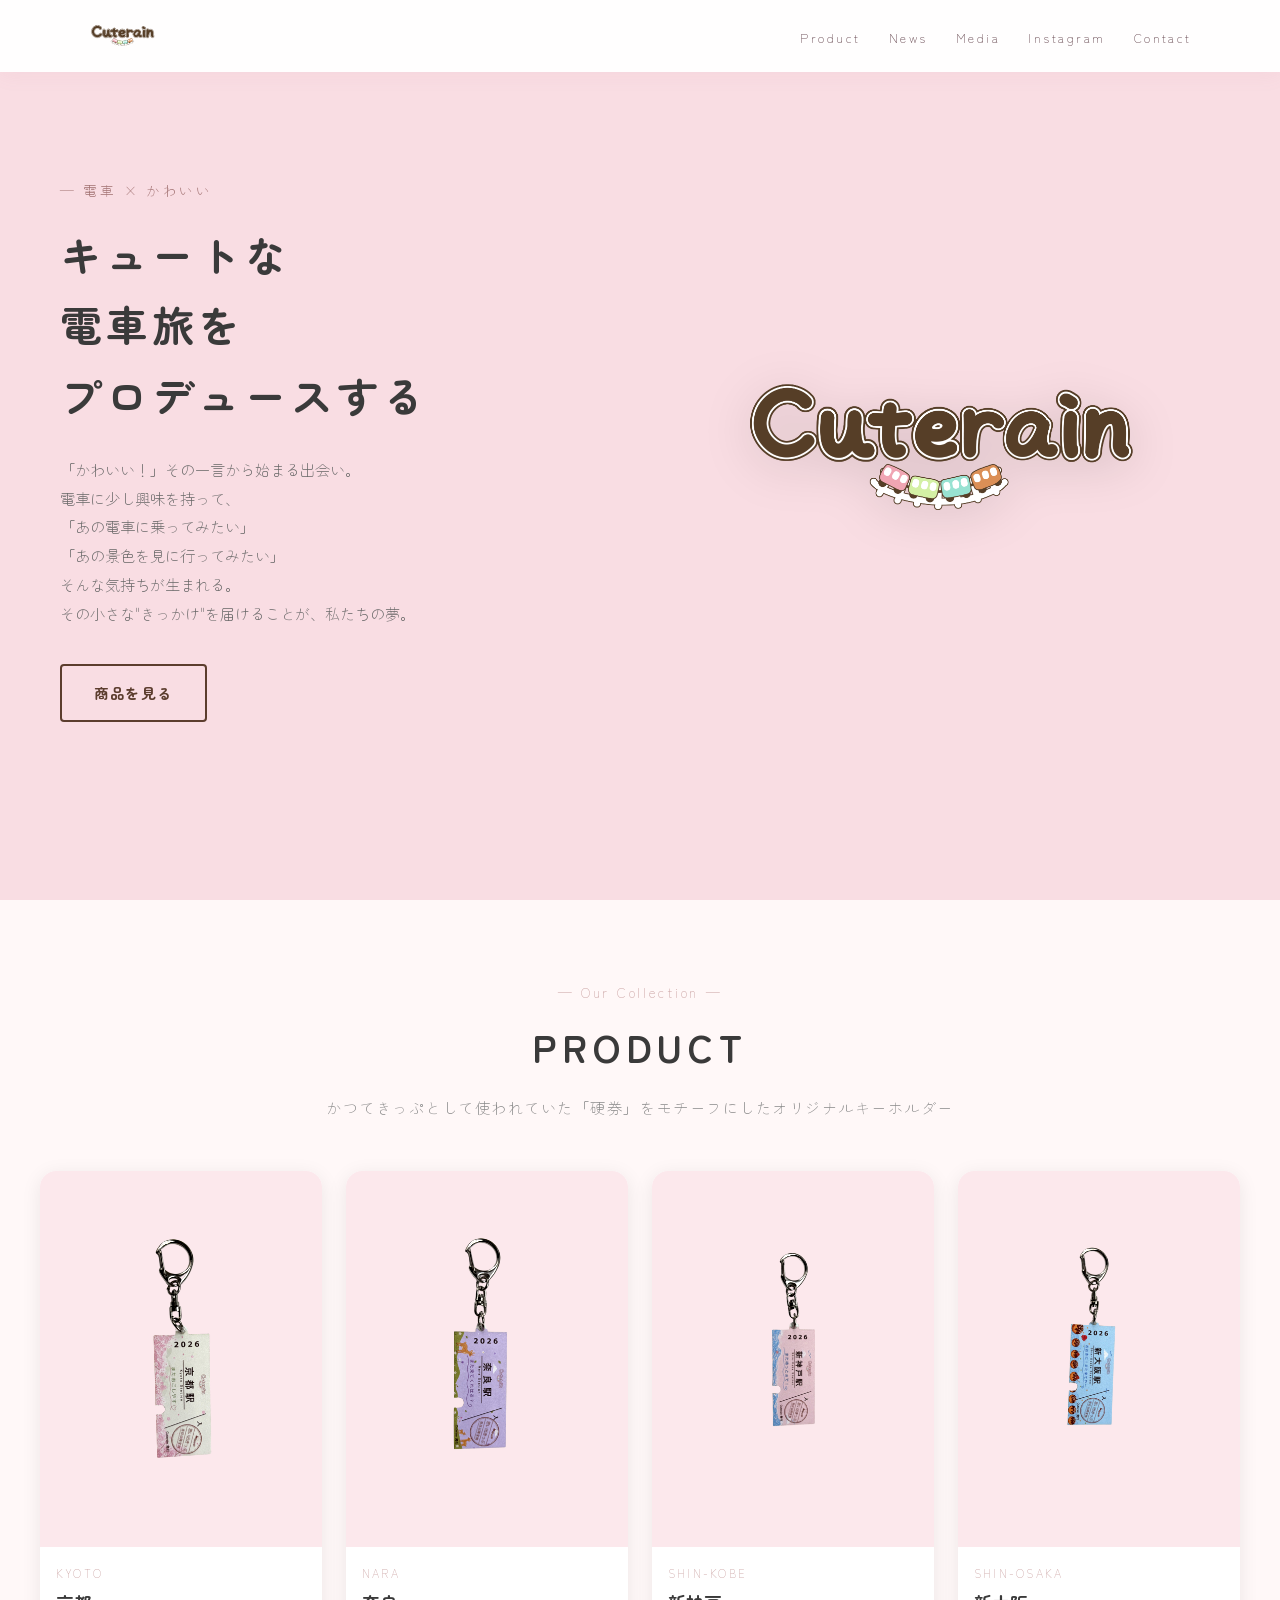
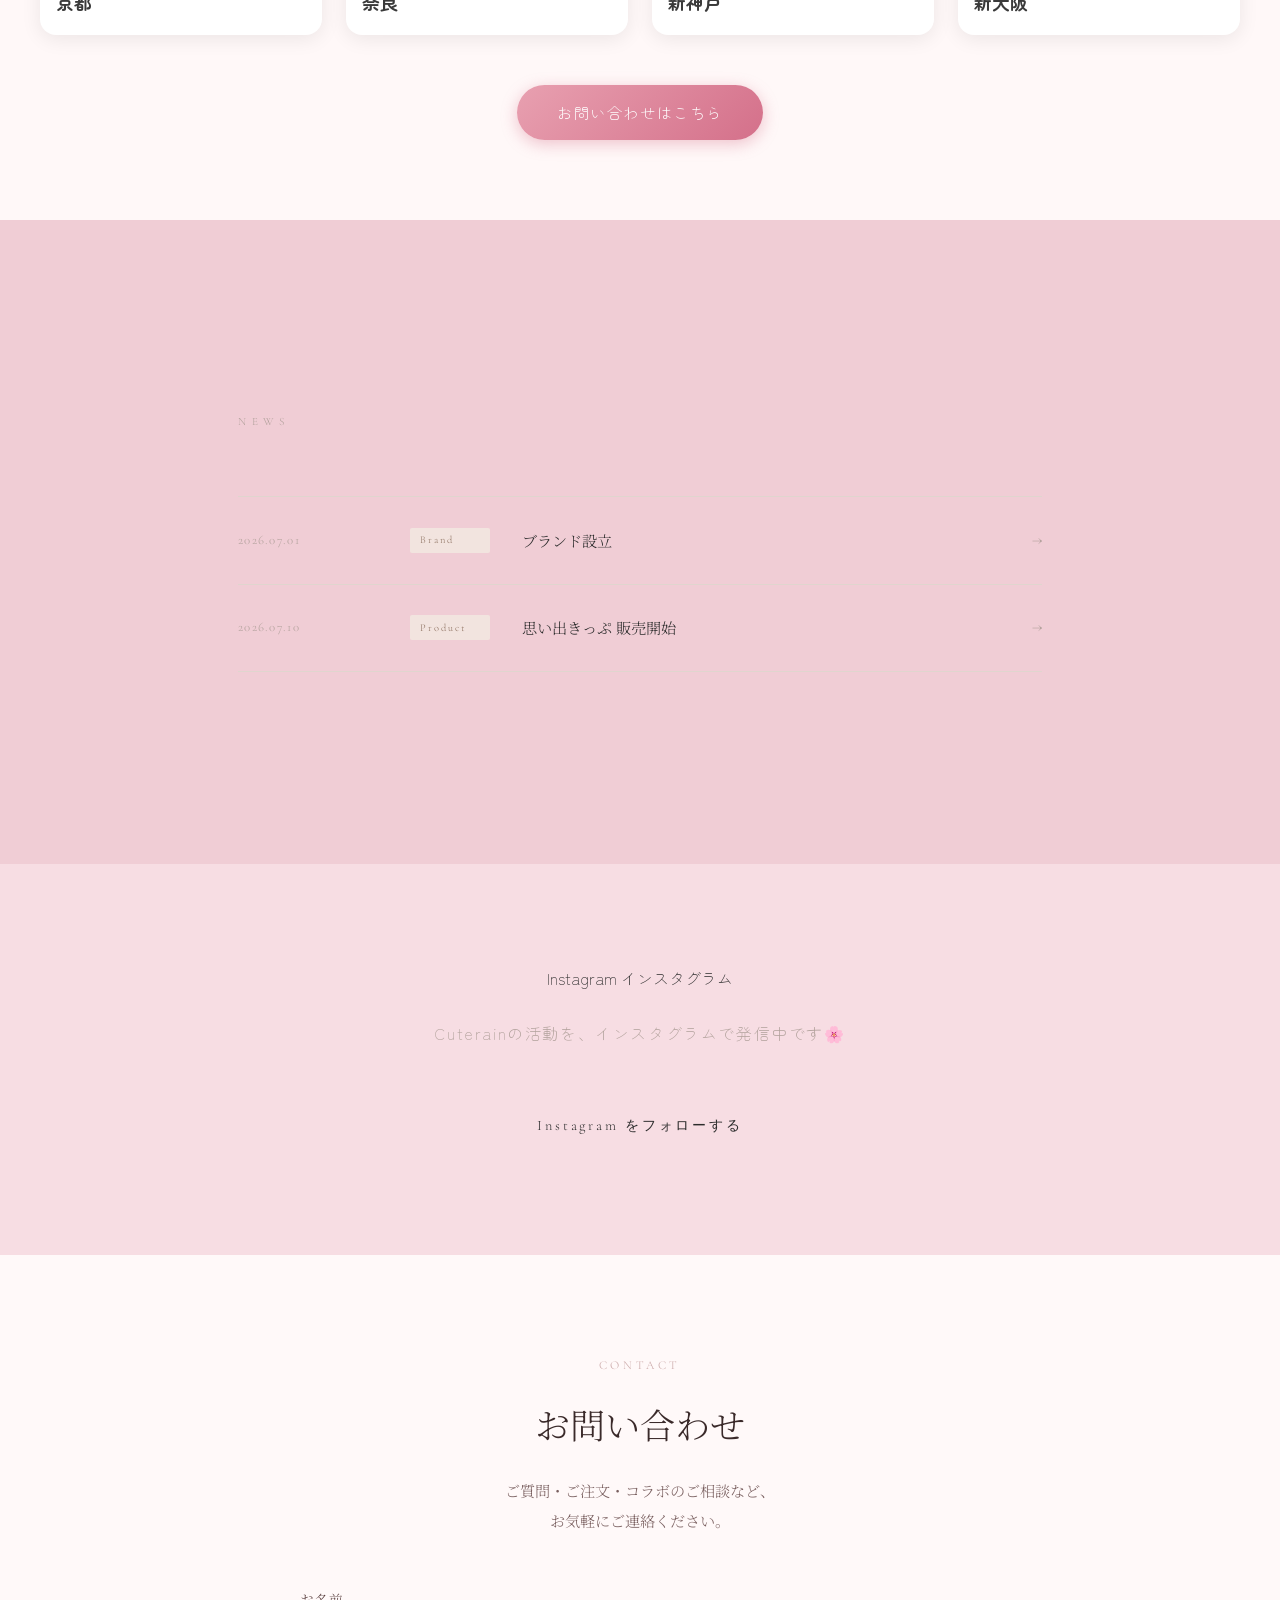
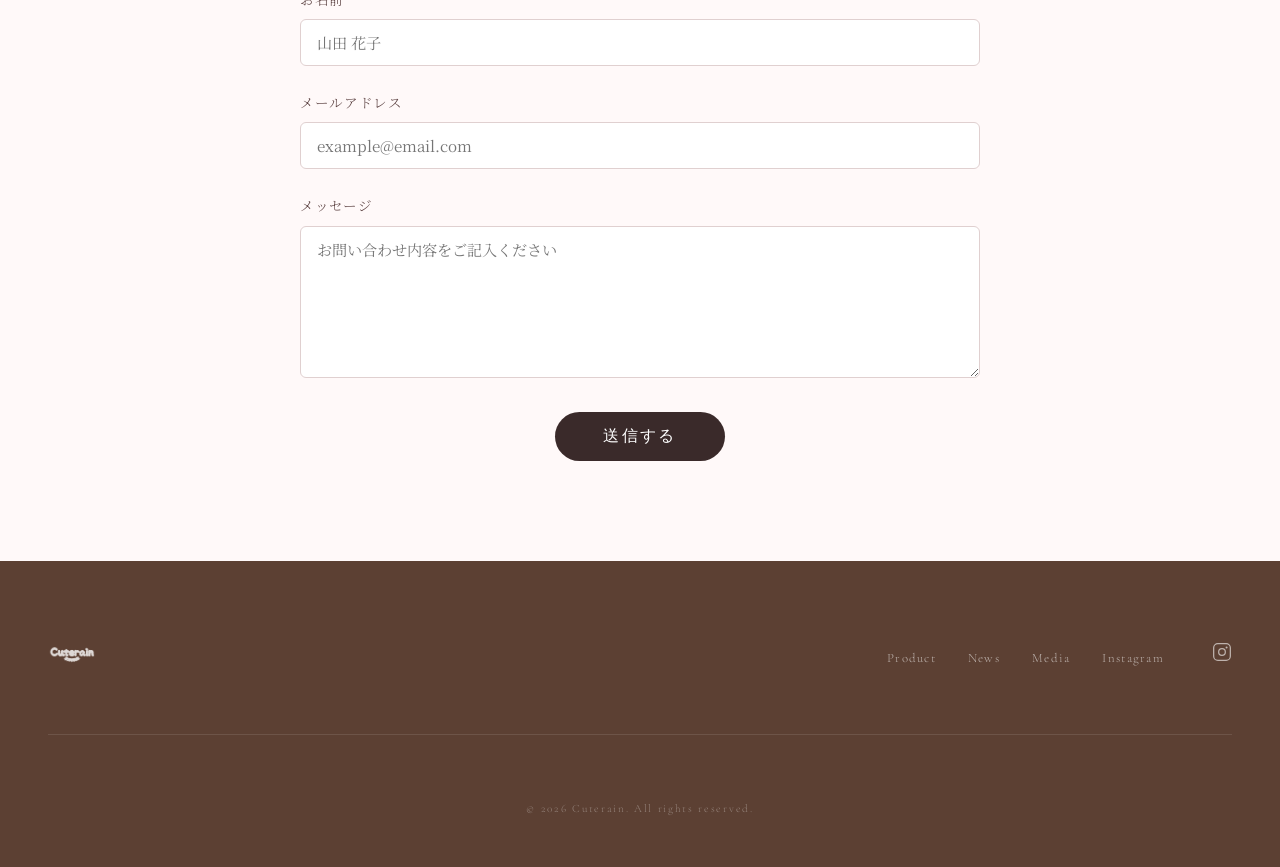
==== commit 2f679322: "Refactor HTML structure and improve formatting" ====
--- a/index.html
+++ b/index.html
@@ -11,195 +11,188 @@
   <link rel="stylesheet" href="style.css" />
 </head>
 
-</body>
 <body>
 
- <!-- ========== HEADER ========== -->
-<header class="header" id="header">
-  <div class="header__inner">
-
-    <!-- ロゴ -->
-    <a href="index.html" class="header__logo">
-      <img src="logo.png" alt="Cuterain" class="header__logo-img" />
-    </a>
-
-    <!-- ナビゲーション -->
-    <nav class="nav-menu">
-      <ul>
-        <li><a href="#product">Product</a></li>
-        <li><a href="#news">News</a></li>
-        </li><a href="media.html">Media</a><li>
-        <li><a href="#instagram">Instagram</a></li>
-        <li><a href="#contact">Contact</a></li>
-      </ul>
-    </nav>
-
-    <!-- ハンバーガーボタン -->
-    <button class="header__menu-btn" id="menuBtn" aria-label="メニューを開く">
-      <span></span>
-      <span></span>
-      <span></span>
-    </button>
-
-  </div>
-</header>
-
- <!-- HERO -->
-<section class="hero" id="home">
-  <div class="hero__inner">
-    <div class="hero__text">
-      <p class="hero__sub">— 電車 × かわいい</p>
-      <h1 class="hero__catch">
-        キュートな<br>
-        電車旅を<br>
-        プロデュースする
-      </h1>
-      <p class="hero__desc">
+  <!-- ========== HEADER ========== -->
+  <header class="header" id="header">
+    <div class="header__inner">
+
+      <a href="index.html" class="header__logo">
+        <img src="logo.png" alt="Cuterain" class="header__logo-img" />
+      </a>
+
+      <nav class="nav-menu">
+        <ul>
+          <li><a href="#product">Product</a></li>
+          <li><a href="#news">News</a></li>
+          <li><a href="media.html">Media</a></li>
+          <li><a href="#instagram">Instagram</a></li>
+          <li><a href="#contact">Contact</a></li>
+        </ul>
+      </nav>
+
+      <button class="header__menu-btn" id="menuBtn" aria-label="メニューを開く">
+        <span></span>
+        <span></span>
+        <span></span>
+      </button>
+
+    </div>
+  </header>
+
+  <!-- HERO -->
+  <section class="hero" id="home">
+    <div class="hero__inner">
+      <div class="hero__text">
+        <p class="hero__sub">— 電車 × かわいい</p>
+        <h1 class="hero__catch">
+          キュートな<br>
+          電車旅を<br>
+          プロデュースする
+        </h1>
+        <p class="hero__desc">
           「かわいい！」その一言から始まる出会い。<br />
           電車に少し興味を持って、<br />
           「あの電車に乗ってみたい」<br />
           「あの景色を見に行ってみたい」<br />
           そんな気持ちが生まれる。<br />
-          その小さな“きっかけ”を届けることが、私たちの夢。
+          その小さな"きっかけ"を届けることが、私たちの夢。
+        </p>
+        <div class="hero__btns">
+          <a href="#product" class="hero__btn hero__btn--outline">商品を見る</a>
+        </div>
+      </div>
+
+      <div class="hero__logo-wrap">
+        <img src="logo.png" alt="Cuterain ロゴ" class="hero__logo">
+      </div>
+
+    </div>
+  </section>
+
+  <!-- PRODUCT -->
+  <section class="product" id="product">
+    <div class="product__header">
+      <p class="product__sub">— Our Collection —</p>
+      <h2 class="product__title">PRODUCT</h2>
+      <p class="product__desc">かつてきっぷとして使われていた「硬券」をモチーフにしたオリジナルキーホルダー</p>
+    </div>
+
+    <div class="product__grid">
+
+      <div class="product__card">
+        <div class="product__img-wrap">
+          <img src="kyoto.png" alt="京都" class="product__img">
+          <div class="product__overlay">
+            <span>VIEW</span>
+          </div>
+        </div>
+        <div class="product__info">
+          <span class="product__en">KYOTO</span>
+          <h3 class="product__name">京都</h3>
+        </div>
+      </div>
+
+      <div class="product__card">
+        <div class="product__img-wrap">
+          <img src="nara.png" alt="奈良" class="product__img">
+          <div class="product__overlay">
+            <span>VIEW</span>
+          </div>
+        </div>
+        <div class="product__info">
+          <span class="product__en">NARA</span>
+          <h3 class="product__name">奈良</h3>
+        </div>
+      </div>
+
+      <div class="product__card">
+        <div class="product__img-wrap">
+          <img src="shinkobe.png" alt="新神戸" class="product__img">
+          <div class="product__overlay">
+            <span>VIEW</span>
+          </div>
+        </div>
+        <div class="product__info">
+          <span class="product__en">SHIN-KOBE</span>
+          <h3 class="product__name">新神戸</h3>
+        </div>
+      </div>
+
+      <div class="product__card">
+        <div class="product__img-wrap">
+          <img src="shinosaka.png" alt="新大阪" class="product__img">
+          <div class="product__overlay">
+            <span>VIEW</span>
+          </div>
+        </div>
+        <div class="product__info">
+          <span class="product__en">SHIN-OSAKA</span>
+          <h3 class="product__name">新大阪</h3>
+        </div>
+      </div>
+
+    </div>
+
+    <div class="product__more">
+      <a href="#contact" class="product__btn">お問い合わせはこちら</a>
+    </div>
+  </section>
+
+  <!-- ========== NEWS ========== -->
+  <section class="news" id="news">
+    <div class="news__inner">
+      <div class="news__label reveal">NEWS</div>
+      <ul class="news__list">
+
+        <li class="news__item reveal">
+          <a href="#" class="news__link">
+            <time class="news__date">2026.07.01</time>
+            <span class="news__cat">Brand</span>
+            <span class="news__title">ブランド設立</span>
+            <span class="news__arrow">→</span>
+          </a>
+        </li>
+
+        <li class="news__item reveal delay-1">
+          <a href="news-omoide.html" class="news__link">
+            <time class="news__date">2026.07.10</time>
+            <span class="news__cat">Product</span>
+            <span class="news__title">思い出きっぷ 販売開始</span>
+            <span class="news__arrow">→</span>
+          </a>
+        </li>
+
+      </ul>
+    </div>
+  </section>
+
+  <!-- ===== Instagram セクション ===== -->
+  <section class="instagram-section" id="instagram">
+    <div class="section-inner">
+
+      <div class="section-header">
+        <span class="section-en">Instagram</span>
+        <span class="section-jp">インスタグラム</span>
+      </div>
+
+      <p class="instagram-text">
+        Cuterainの活動を、インスタグラムで発信中です🌸
       </p>
-      <div class="hero__btns">
-        <a href="#product" class="hero__btn hero__btn--outline">商品を見る</a>
-      </div>
-    </div>
-
-    <!-- ここをロゴに変更 -->
-    <div class="hero__logo-wrap">
-      <img src="logo.png" alt="Cuterain ロゴ" class="hero__logo">
-    </div>
-
-  </div>
-</section>
-
-<!-- PRODUCT -->
-<section class="product" id="product">
-  <div class="product__header">
-    <p class="product__sub">— Our Collection —</p>
-    <h2 class="product__title">PRODUCT</h2>
-    <p class="product__desc">かつてきっぷとして使われていた「硬券」をモチーフにしたオリジナルキーホルダー</p>
-  </div>
-
-  <div class="product__grid">
-
-    <div class="product__card">
-      <div class="product__img-wrap">
-        <img src="kyoto.png" alt="京都" class="product__img">
-        <div class="product__overlay">
-          <span>VIEW</span>
-        </div>
-      </div>
-      <div class="product__info">
-        <span class="product__en">KYOTO</span>
-        <h3 class="product__name">京都</h3>
-      </div>
-    </div>
-
-    <div class="product__card">
-      <div class="product__img-wrap">
-        <img src="nara.png" alt="奈良" class="product__img">
-        <div class="product__overlay">
-          <span>VIEW</span>
-        </div>
-      </div>
-      <div class="product__info">
-        <span class="product__en">NARA</span>
-        <h3 class="product__name">奈良</h3>
-      </div>
-    </div>
-
-    <div class="product__card">
-      <div class="product__img-wrap">
-        <img src="shinkobe.png" alt="新神戸" class="product__img">
-        <div class="product__overlay">
-          <span>VIEW</span>
-        </div>
-      </div>
-      <div class="product__info">
-        <span class="product__en">SHIN-KOBE</span>
-        <h3 class="product__name">新神戸</h3>
-      </div>
-    </div>
-
-    <div class="product__card">
-      <div class="product__img-wrap">
-        <img src="shinosaka.png" alt="新大阪" class="product__img">
-        <div class="product__overlay">
-          <span>VIEW</span>
-        </div>
-      </div>
-      <div class="product__info">
-        <span class="product__en">SHIN-OSAKA</span>
-        <h3 class="product__name">新大阪</h3>
-      </div>
-    </div>
-
-  </div>
-
-  <div class="product__more">
-    <a href="#contact" class="product__btn">お問い合わせはこちら</a>
-  </div>
-</section>
-
-<!-- ========== NEWS ========== -->
-<section class="news" id="news">
-  <div class="news__inner">
-    <div class="news__label reveal">NEWS</div>
-    <ul class="news__list">
-
-      <li class="news__item reveal">
-        <a href="#" class="news__link">
-          <time class="news__date">2026.07.01</time>
-          <span class="news__cat">Brand</span>
-          <span class="news__title">ブランド設立</span>
-          <span class="news__arrow">→</span>
-        </a>
-      </li>
-
-      <li class="news__item reveal delay-1">
-        <a href="news-omoide.html" class="news__link">
-          <time class="news__date">2026.07.10</time>
-          <span class="news__cat">Product</span>
-          <span class="news__title">思い出きっぷ 販売開始</span>
-          <span class="news__arrow">→</span>
-        </a>
-      </li>
-
-    </ul>
-  </div>
-</section>
-
-  <!-- ===== Instagram セクション ===== -->
-<section class="instagram-section" id="instagram">
-  <div class="section-inner">
-
-    <!-- タイトル -->
-    <div class="section-header">
-      <span class="section-en">Instagram</span>
-      <span class="section-jp">インスタグラム</span>
-    </div>
-
-    <!-- 一言メッセージ -->
-    <p class="instagram-text">
-      Cuterainの活動を、インスタグラムで発信中です🌸
-    </p>
-
-    <!-- ボタン ★ここが正しいURL★ -->
-    <a
-      href="https://www.instagram.com/cuterain.0910/"
-      target="_blank"
-      rel="noopener noreferrer"
-      class="btn-instagram"
-    >
-      Instagram をフォローする
-    </a>
-
-  </div>
-</section>
-    <!-- ========== CONTACT ========== -->
+
+      <a
+        href="https://www.instagram.com/cuterain.0910/"
+        target="_blank"
+        rel="noopener noreferrer"
+        class="btn-instagram"
+      >
+        Instagram をフォローする
+      </a>
+
+    </div>
+  </section>
+
+  <!-- ========== CONTACT ========== -->
   <section class="contact" id="contact">
     <div class="contact__inner">
       <div class="contact__label reveal">CONTACT</div>
@@ -228,6 +221,7 @@
       </form>
     </div>
   </section>
+
   <!-- ========== FOOTER ========== -->
   <footer class="footer">
     <div class="footer__inner">
@@ -261,7 +255,6 @@
 
   <script src="script.js"></script>
 
-  <!-- ↓ これを追加！ -->
   <script>
     const menuBtn = document.getElementById('menuBtn');
     const nav = document.querySelector('.nav-menu');
@@ -271,5 +264,6 @@
       menuBtn.classList.toggle('is-active');
     });
   </script>
+
 </body>
 </html>
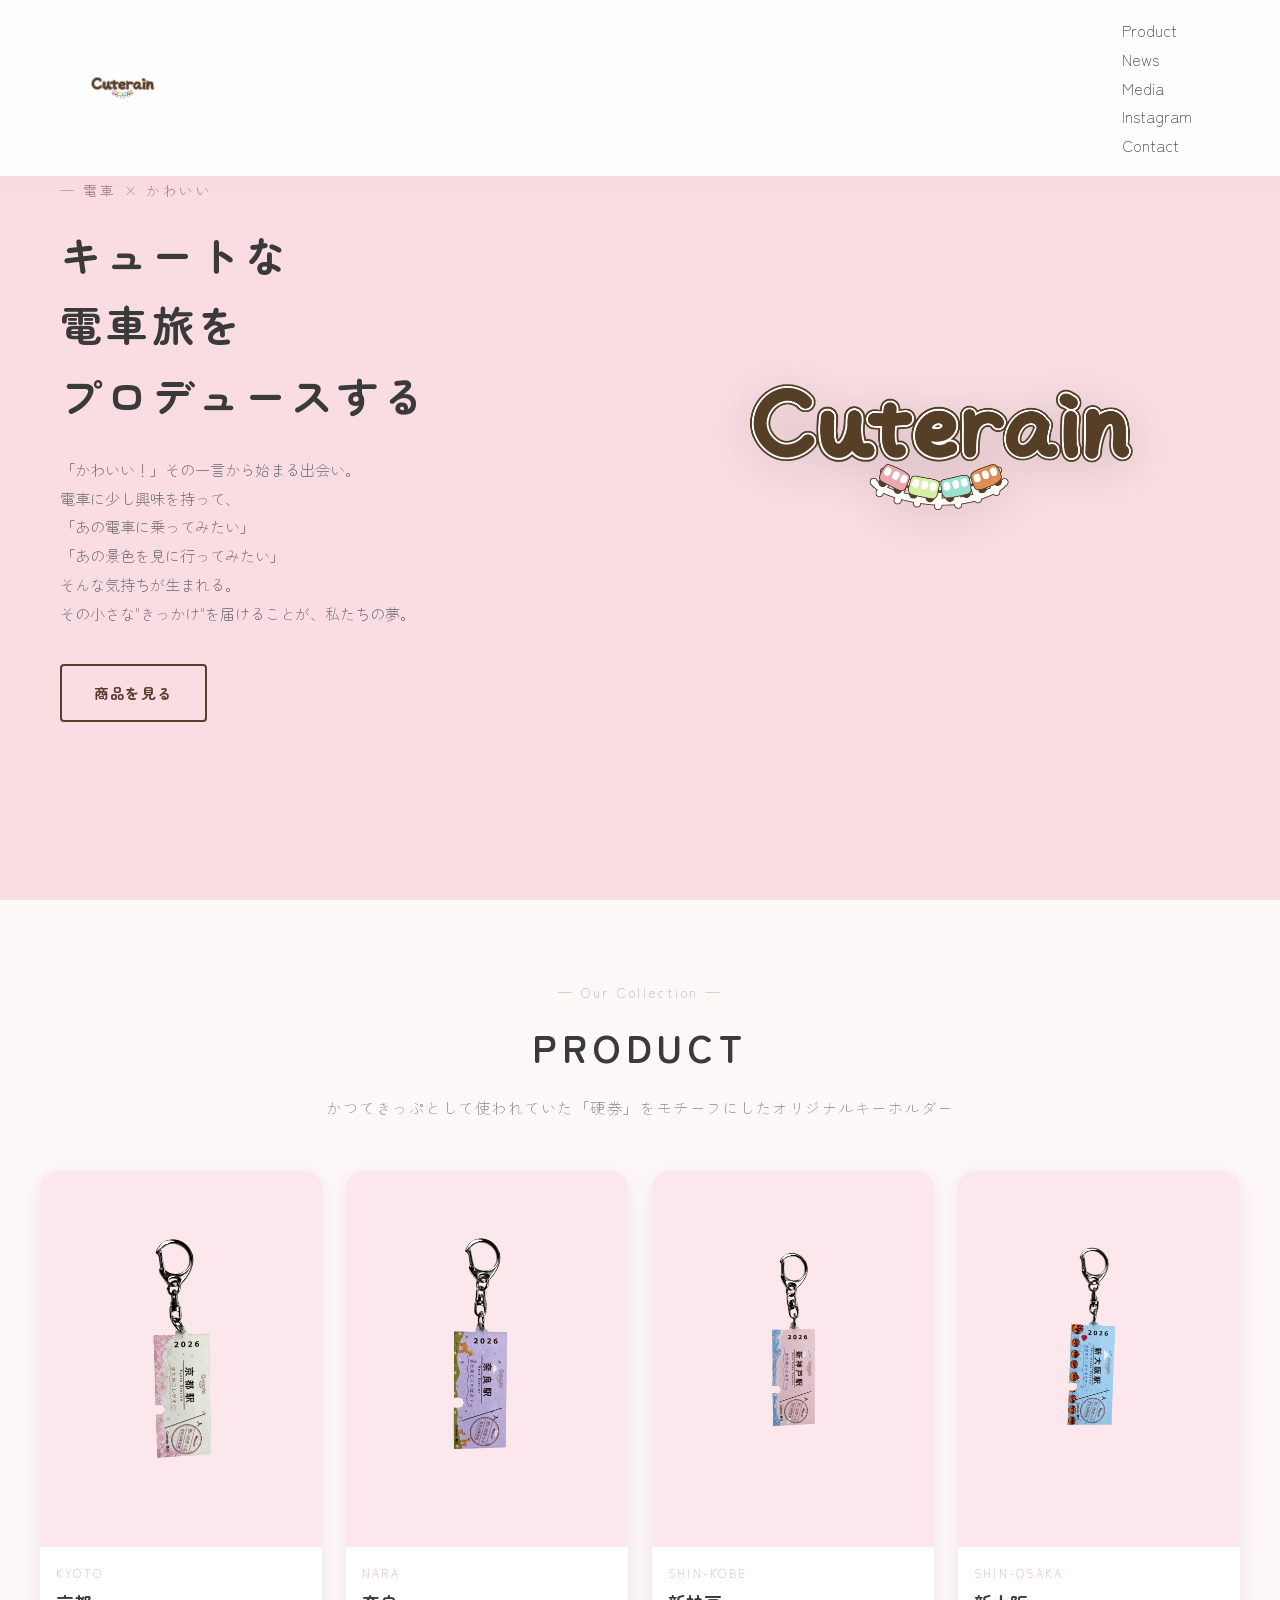
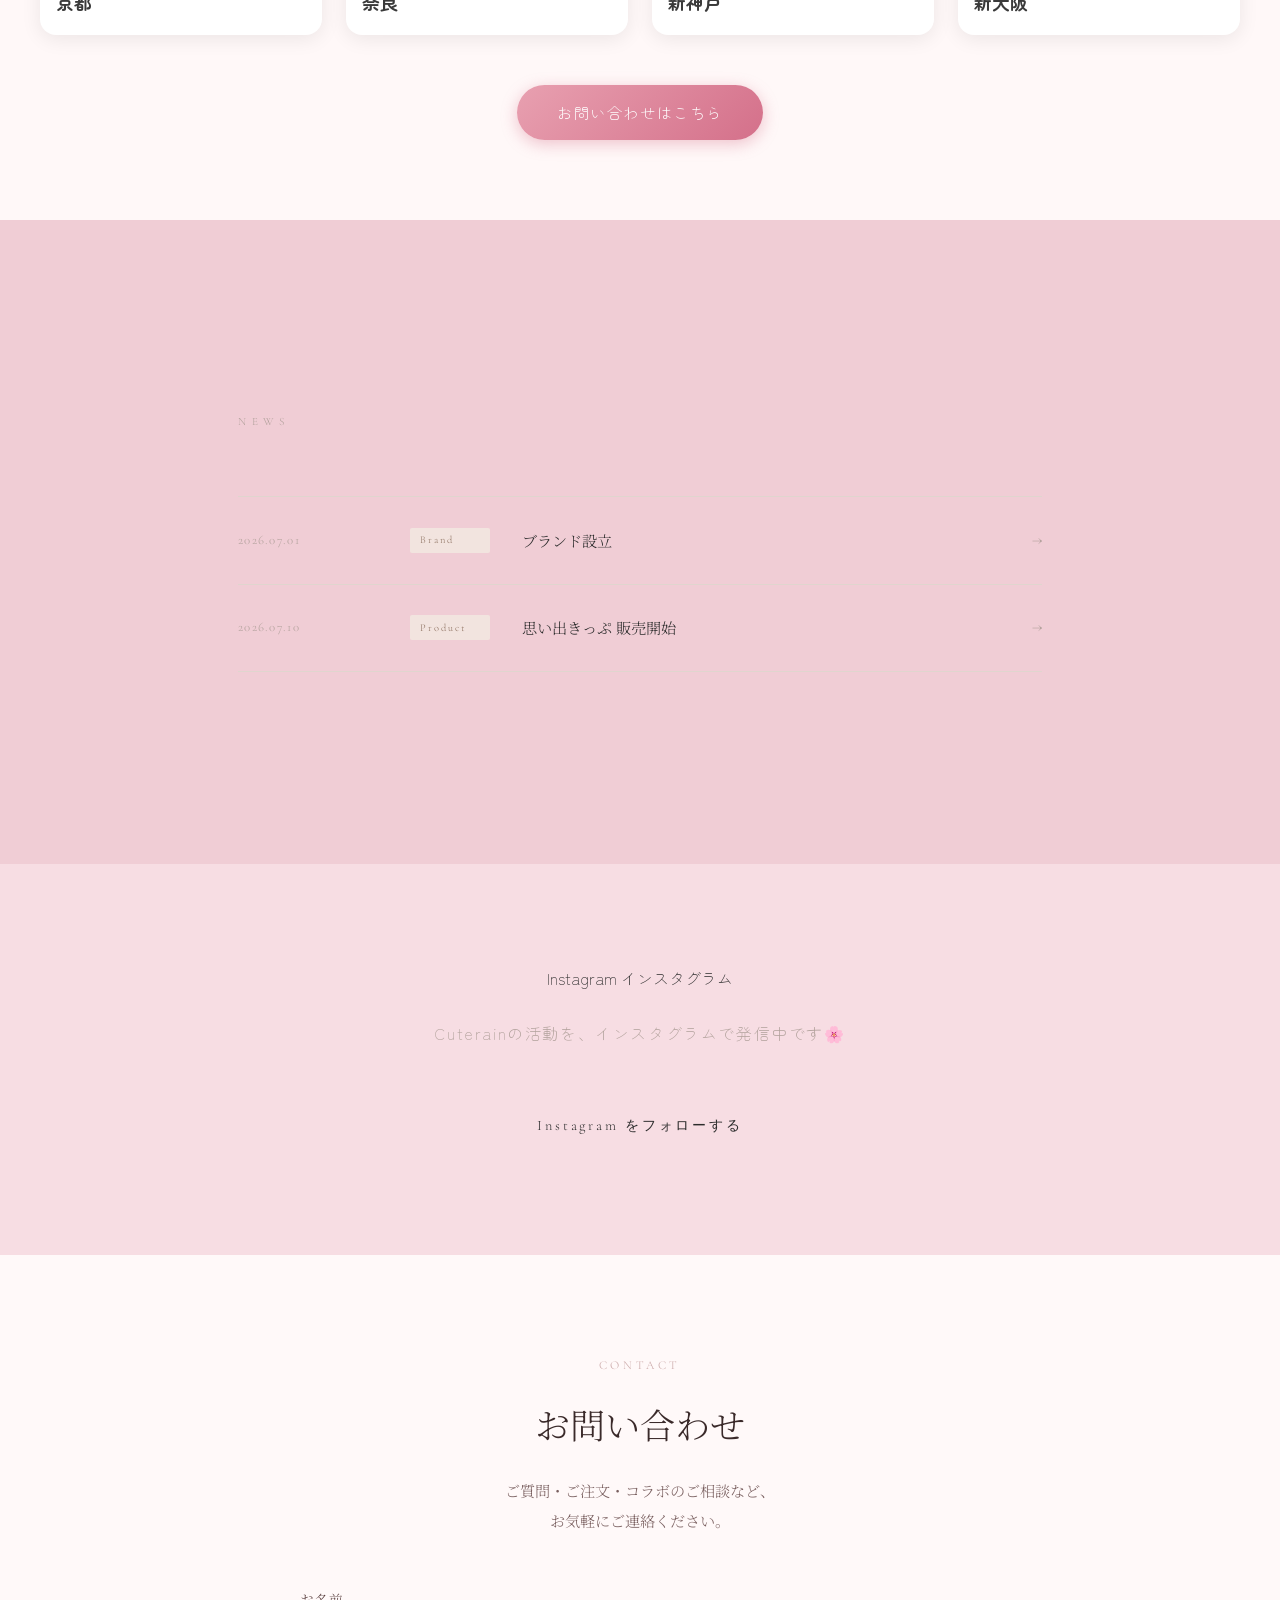
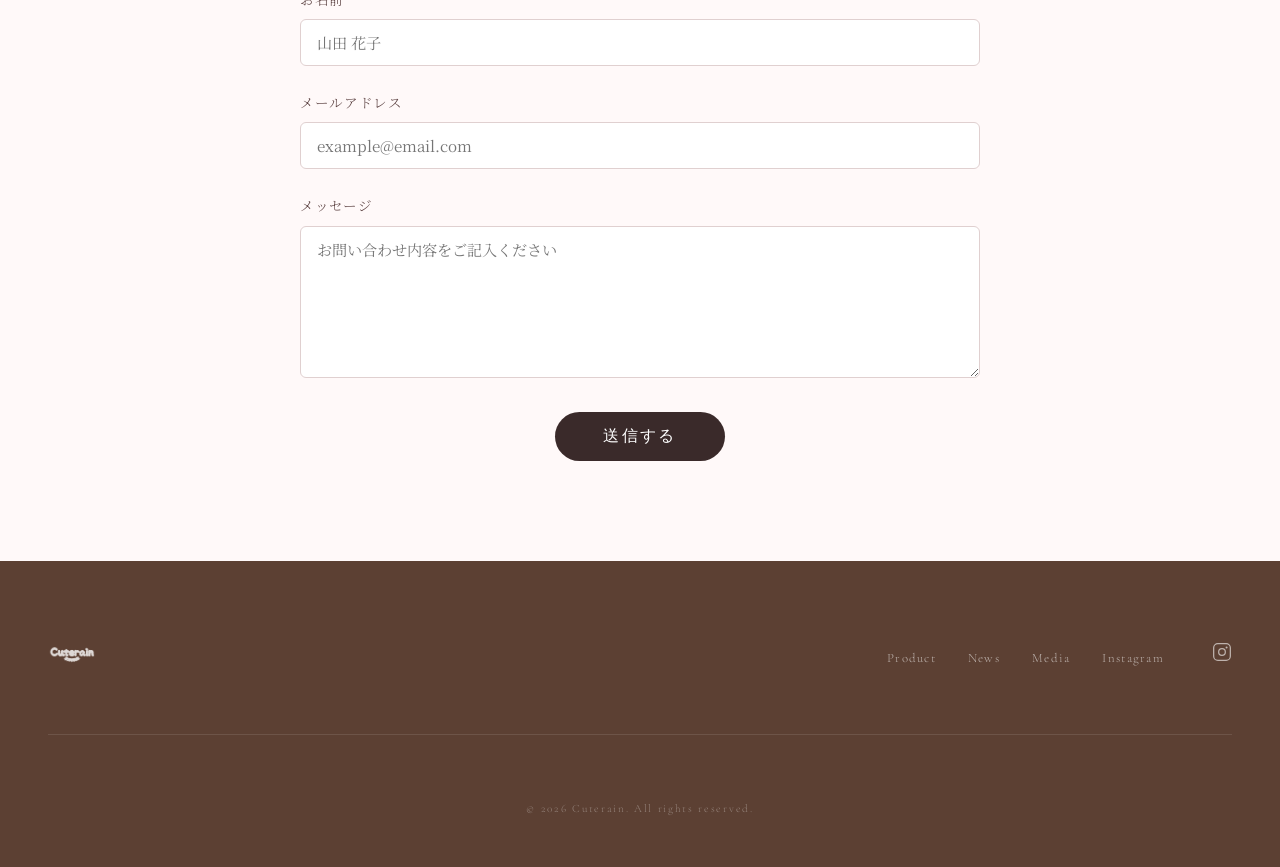
==== commit 16e6c85d: "Update navigation class in index.html Changed nav class from 'nav-menu' to 'header_nav' for consiste" ====
--- a/index.html
+++ b/index.html
@@ -21,15 +21,16 @@
         <img src="logo.png" alt="Cuterain" class="header__logo-img" />
       </a>
 
-      <nav class="nav-menu">
-        <ul>
-          <li><a href="#product">Product</a></li>
-          <li><a href="#news">News</a></li>
-          <li><a href="media.html">Media</a></li>
-          <li><a href="#instagram">Instagram</a></li>
-          <li><a href="#contact">Contact</a></li>
-        </ul>
-      </nav>
+      <!-- ✅ 修正後：header__nav-link クラスを追加 -->
+<nav class="header_nav" id="headerNav">
+  <ul>
+    <li><a href="#product" class="header__nav-link">Product</a></li>
+    <li><a href="#news" class="header__nav-link">News</a></li>
+    <li><a href="media.html" class="header__nav-link">Media</a></li>
+    <li><a href="#instagram" class="header__nav-link">Instagram</a></li>
+    <li><a href="#contact" class="header__nav-link">Contact</a></li>
+  </ul>
+</nav>
 
       <button class="header__menu-btn" id="menuBtn" aria-label="メニューを開く">
         <span></span>
@@ -255,15 +256,5 @@
 
   <script src="script.js"></script>
 
-  <script>
-    const menuBtn = document.getElementById('menuBtn');
-    const nav = document.querySelector('.nav-menu');
-
-    menuBtn.addEventListener('click', () => {
-      nav.classList.toggle('is-open');
-      menuBtn.classList.toggle('is-active');
-    });
-  </script>
-
 </body>
 </html>
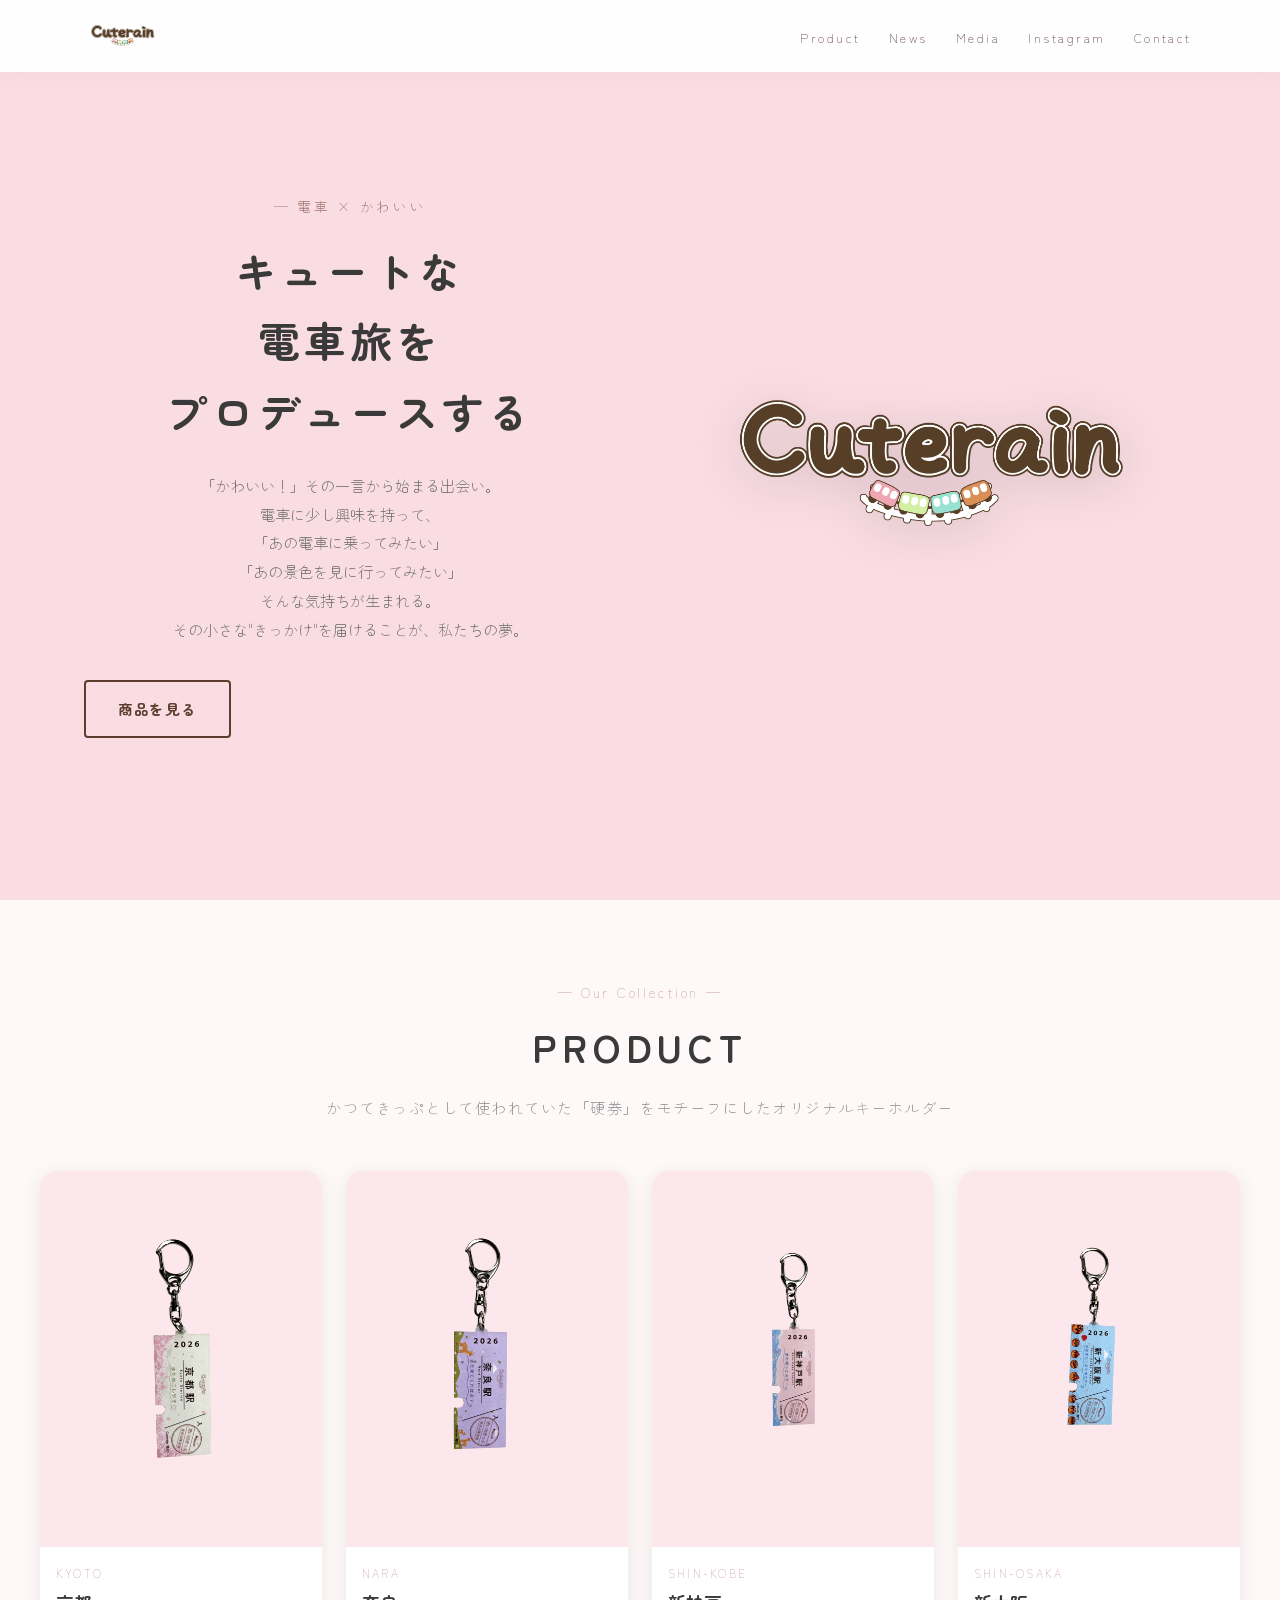
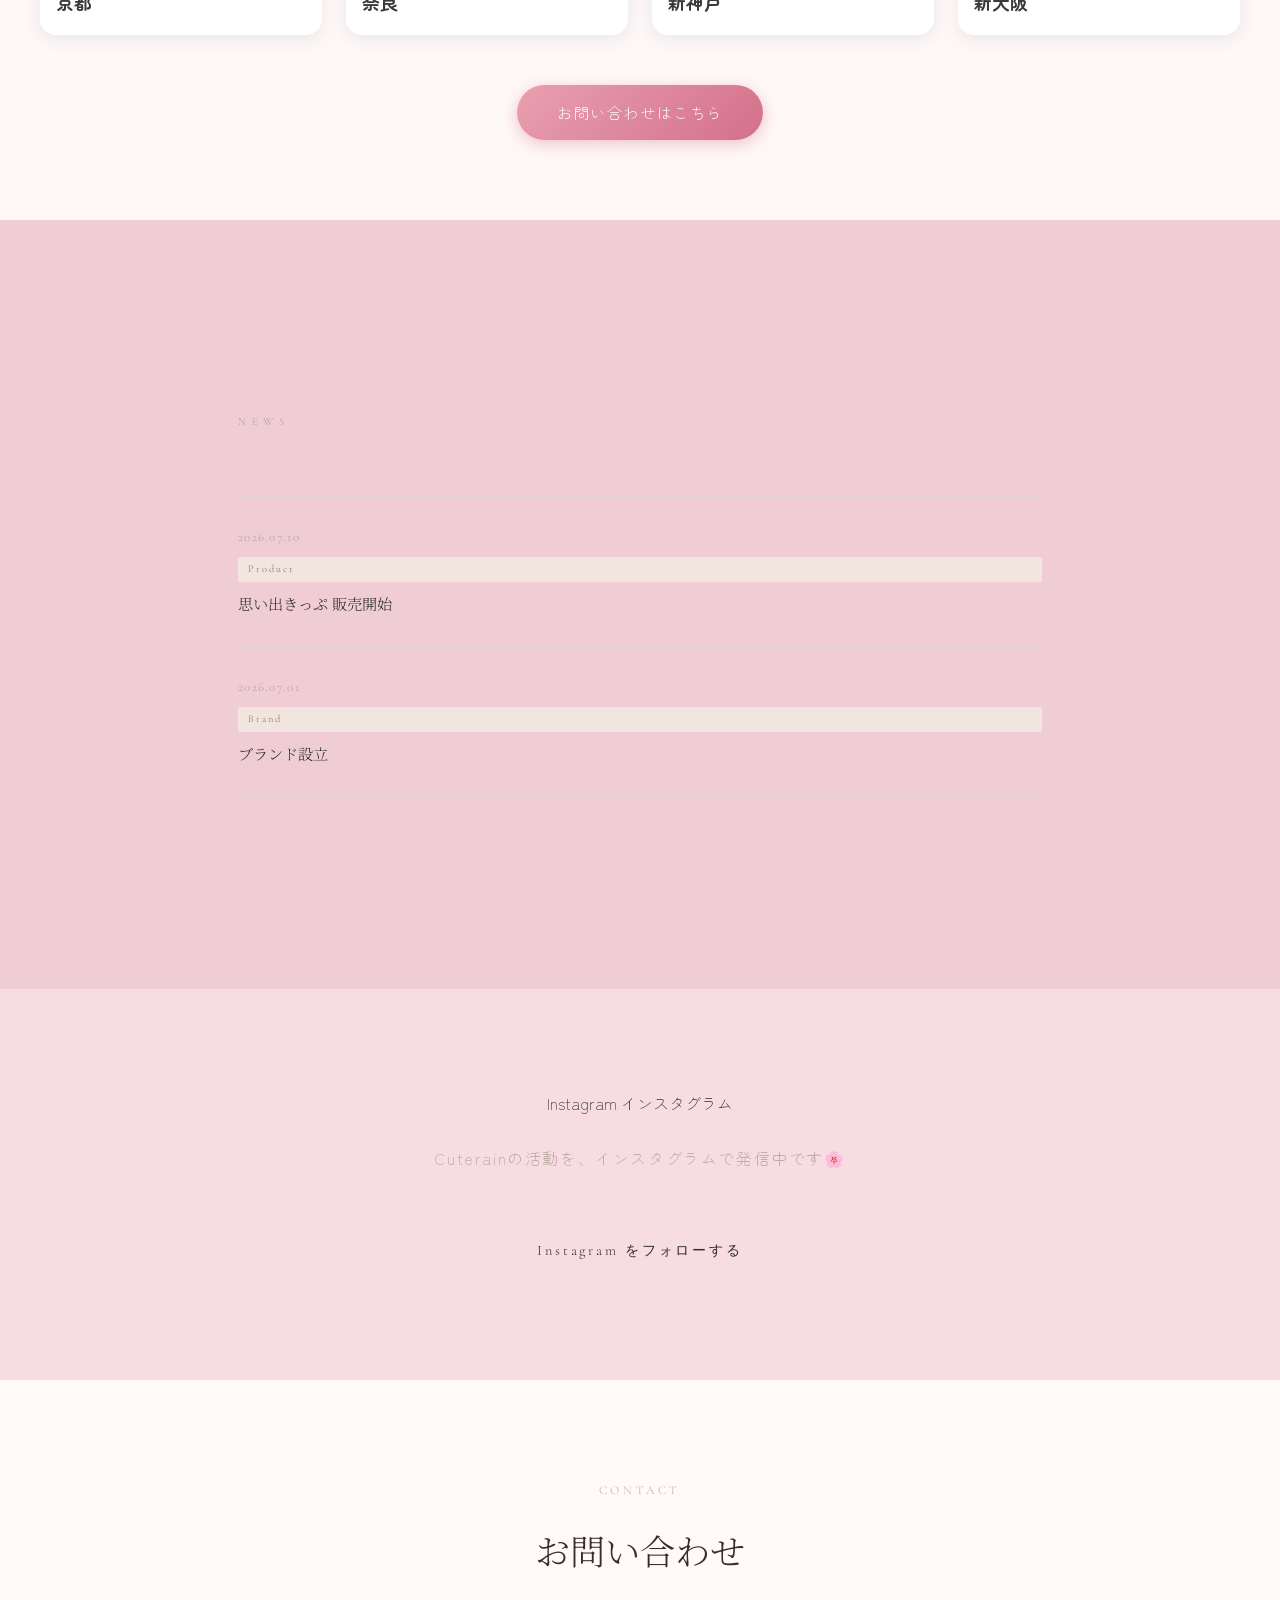
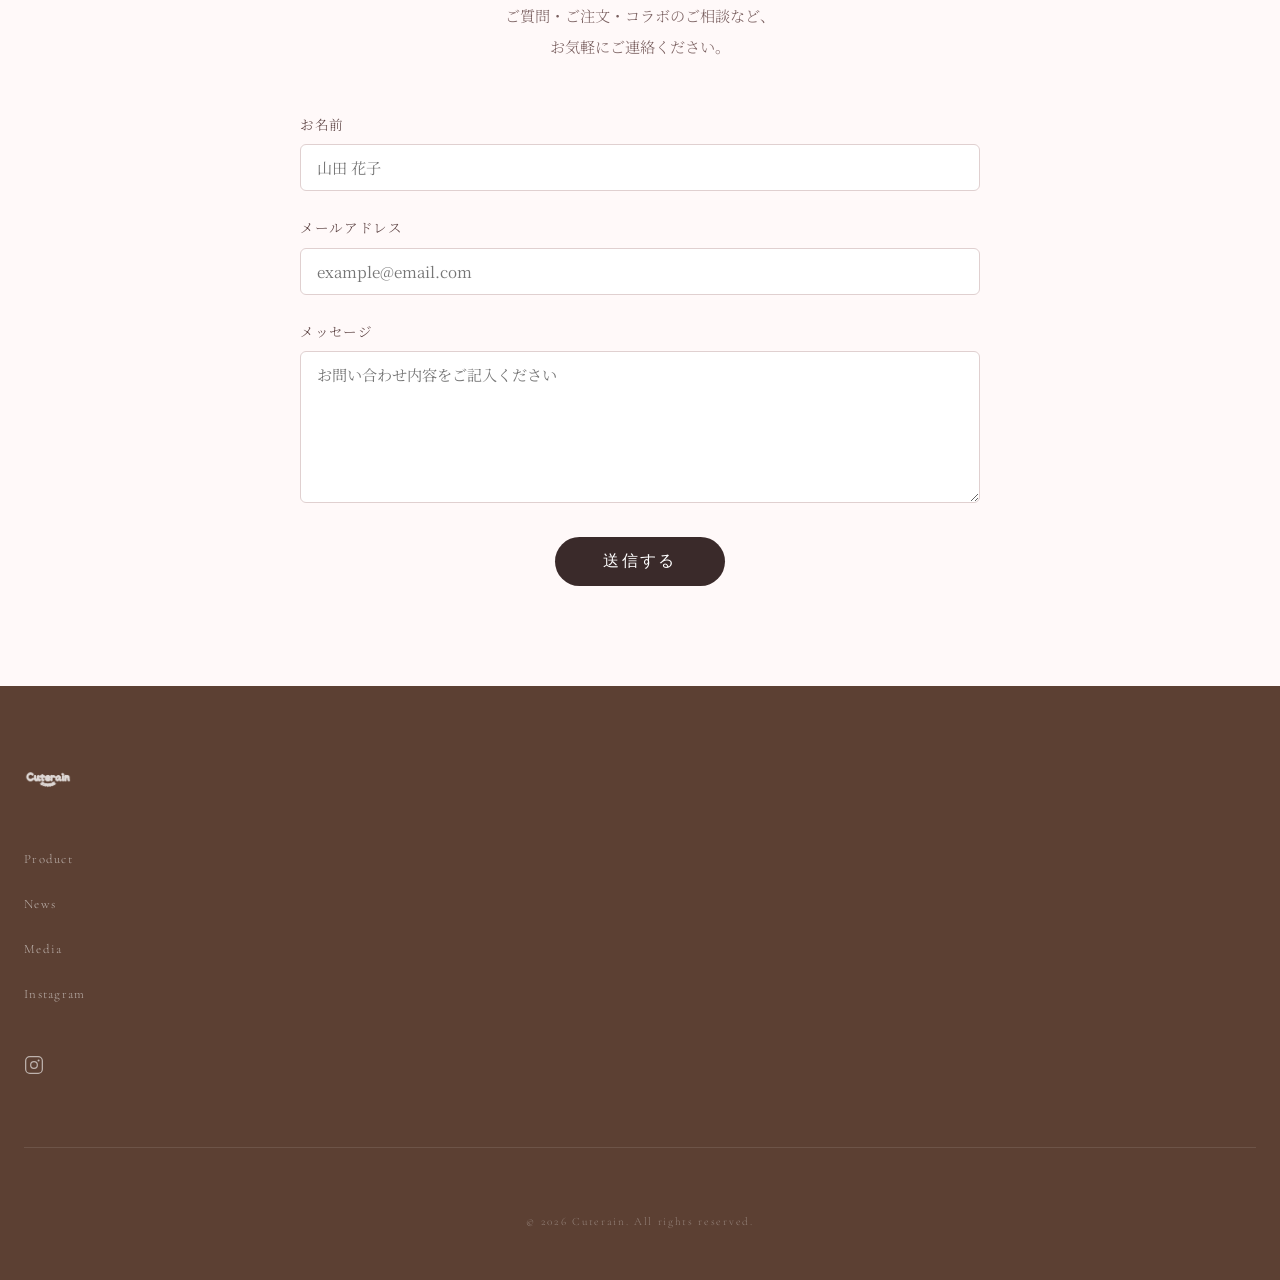
==== commit 1f37aac2: "Add new news item for 思い出きっぷ" ====
--- a/index.html
+++ b/index.html
@@ -22,7 +22,7 @@
       </a>
 
       <!-- ✅ 修正後：header__nav-link クラスを追加 -->
-<nav class="header_nav" id="headerNav">
+<nav class="header__nav" id="headerNav">
   <ul>
     <li><a href="#product" class="header__nav-link">Product</a></li>
     <li><a href="#news" class="header__nav-link">News</a></li>
@@ -145,21 +145,21 @@
     <div class="news__inner">
       <div class="news__label reveal">NEWS</div>
       <ul class="news__list">
-
+        
+       <li class="news__item reveal">
+          <a href="news-omoide.html" class="news__link">
+            <time class="news__date">2026.07.10</time>
+            <span class="news__cat">Product</span>
+            <span class="news__title">思い出きっぷ 販売開始</span>
+            <span class="news__arrow">→</span>
+          </a>
+        </li>
+        
         <li class="news__item reveal">
           <a href="#" class="news__link">
             <time class="news__date">2026.07.01</time>
             <span class="news__cat">Brand</span>
             <span class="news__title">ブランド設立</span>
-            <span class="news__arrow">→</span>
-          </a>
-        </li>
-
-        <li class="news__item reveal delay-1">
-          <a href="news-omoide.html" class="news__link">
-            <time class="news__date">2026.07.10</time>
-            <span class="news__cat">Product</span>
-            <span class="news__title">思い出きっぷ 販売開始</span>
             <span class="news__arrow">→</span>
           </a>
         </li>
--- a/style.css
+++ b/style.css
@@ -243,12 +243,12 @@
 }
 
 /* ナビゲーション */
-.nav-menu {
+.header__nav {
   display: flex;
   align-items: center;
 }
 
-.nav-menu ul {
+.header__nav ul {
   display: flex;
   flex-direction: row;             /* ← 横並び */
   align-items: center;
@@ -258,7 +258,7 @@
   padding: 0;
 }
 
-.nav-menu ul li a {
+.header__nav ul li a {
   font-family: var(--font-sans);
   font-size: 0.78rem;
   letter-spacing: 0.2em;
@@ -268,7 +268,7 @@
   white-space: nowrap;
 }
 
-.nav-menu ul li a:hover {
+.header__nav ul li a:hover {
   color: #c4788a;
 }
 
@@ -302,7 +302,7 @@
     flex-direction: row;           /* ← スマホも横並びを維持 */
   }
 
-  .nav-menu {
+  .header__nav {
     display: none;
     position: fixed;
     top: 0;
@@ -316,17 +316,17 @@
     align-items: center;
   }
 
-  .nav-menu.is-open {
+  .header__nav.is-open {
     display: flex;
   }
 
-  .nav-menu ul {
+  .header__nav ul {
     flex-direction: column;        /* スマホメニューは縦 */
     gap: 32px;
     text-align: center;
   }
 
-  .nav-menu ul li a {
+  .header__nav ul li a {
     font-size: 1.1rem;
     letter-spacing: 0.3em;
   }
@@ -906,51 +906,6 @@
     gap: 1.5rem;
   }
 }
-
-/* ============================================================
-   RESPONSIVE - Mobile
-   ============================================================ */
-@media (max-width: 768px) {
-  :root {
-    --spacing-xl: 5rem;
-    --spacing-xxl: 7rem;
-  }
-
-  /* Header */
-  .header__inner {
-    padding: 0 1.5rem;
-  }
-
-  .header__nav {
-    position: fixed;
-    top: 0;
-    right: -100%;
-    width: 80%;
-    max-width: 320px;
-    height: 100vh;
-    background: var(--color-white);
-    padding: 6rem 2.5rem;
-    transition: right 0.4s var(--transition-base);
-    box-shadow: -4px 0 30px rgba(0,0,0,0.08);
-  }
-
-  .header__nav.is-open {
-    right: 0;
-  }
-
-  .header__nav-list {
-    flex-direction: column;
-    gap: 2rem;
-  }
-
-  .header__nav-link {
-    font-size: 1.1rem;
-  }
-
-  .header__menu-btn {
-    display: flex;
-    z-index: 1001;
-  }
 
   /* Hero */
   .hero__inner {
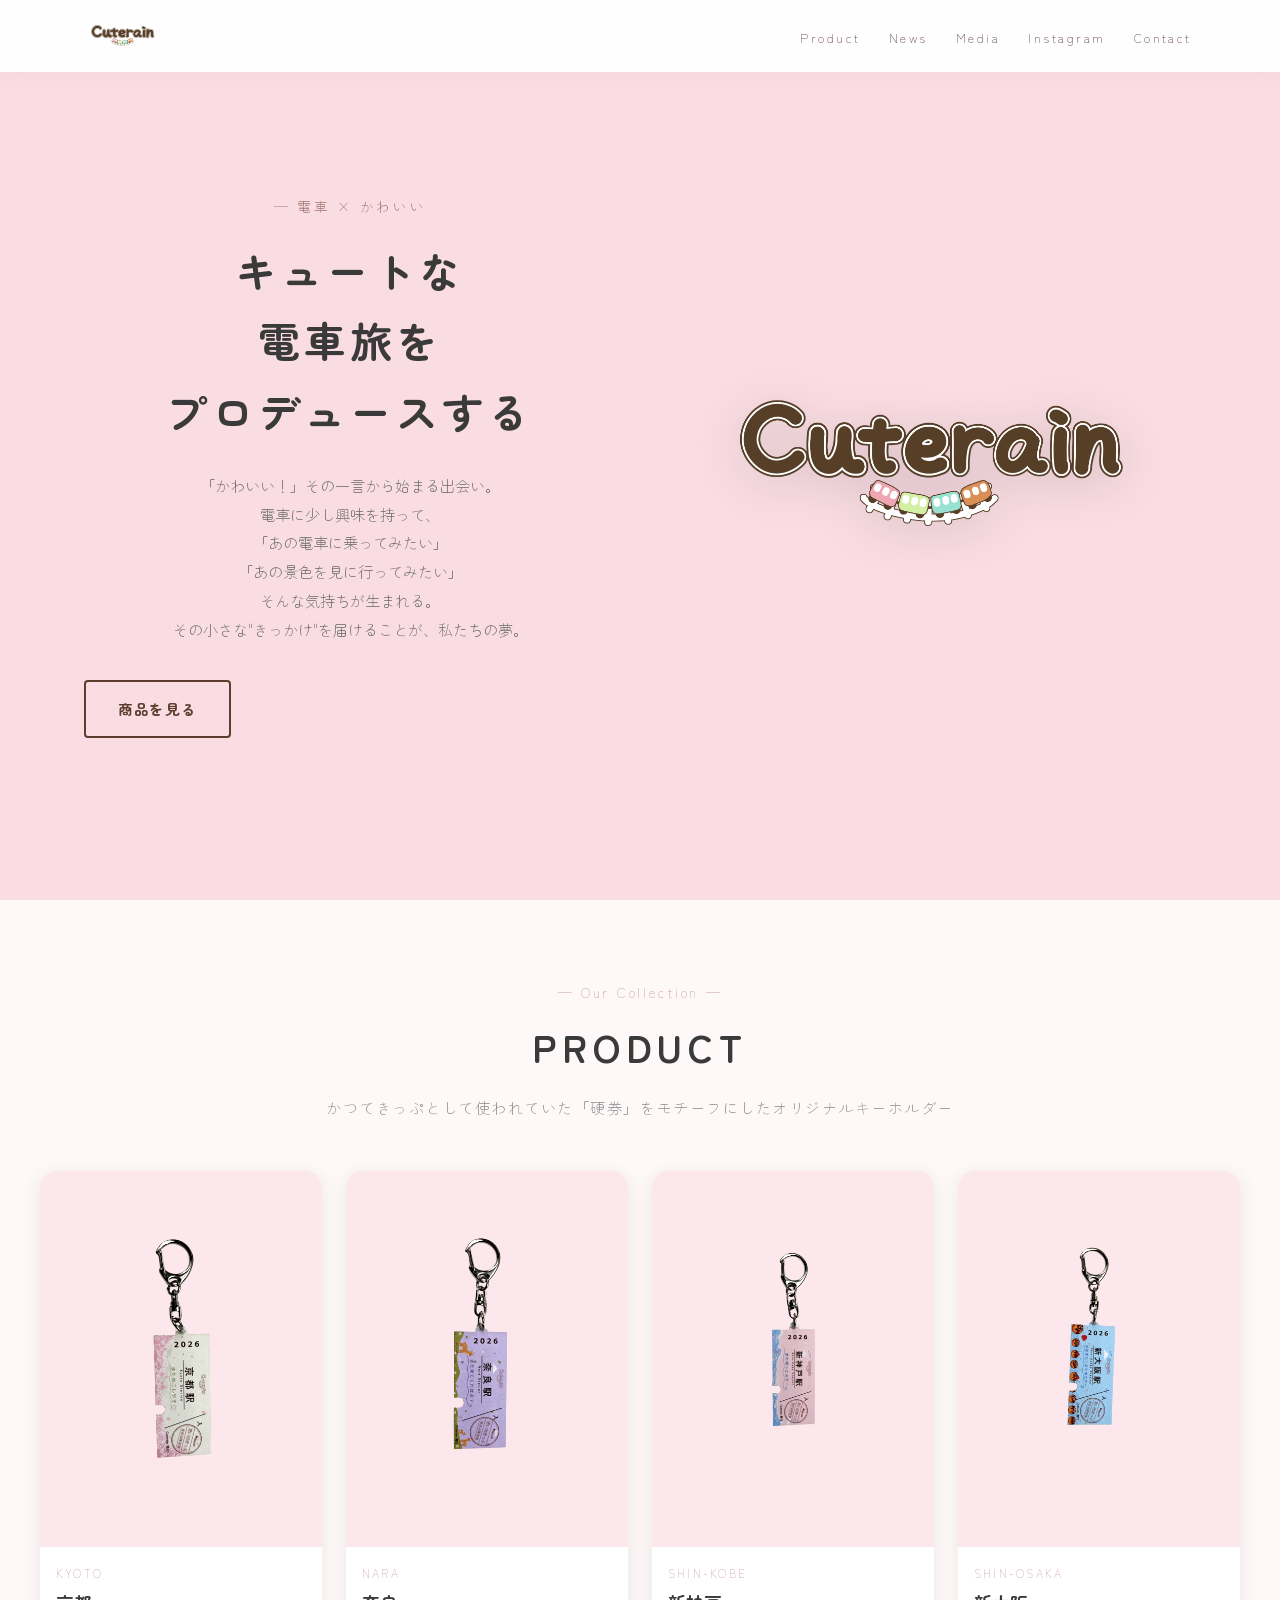
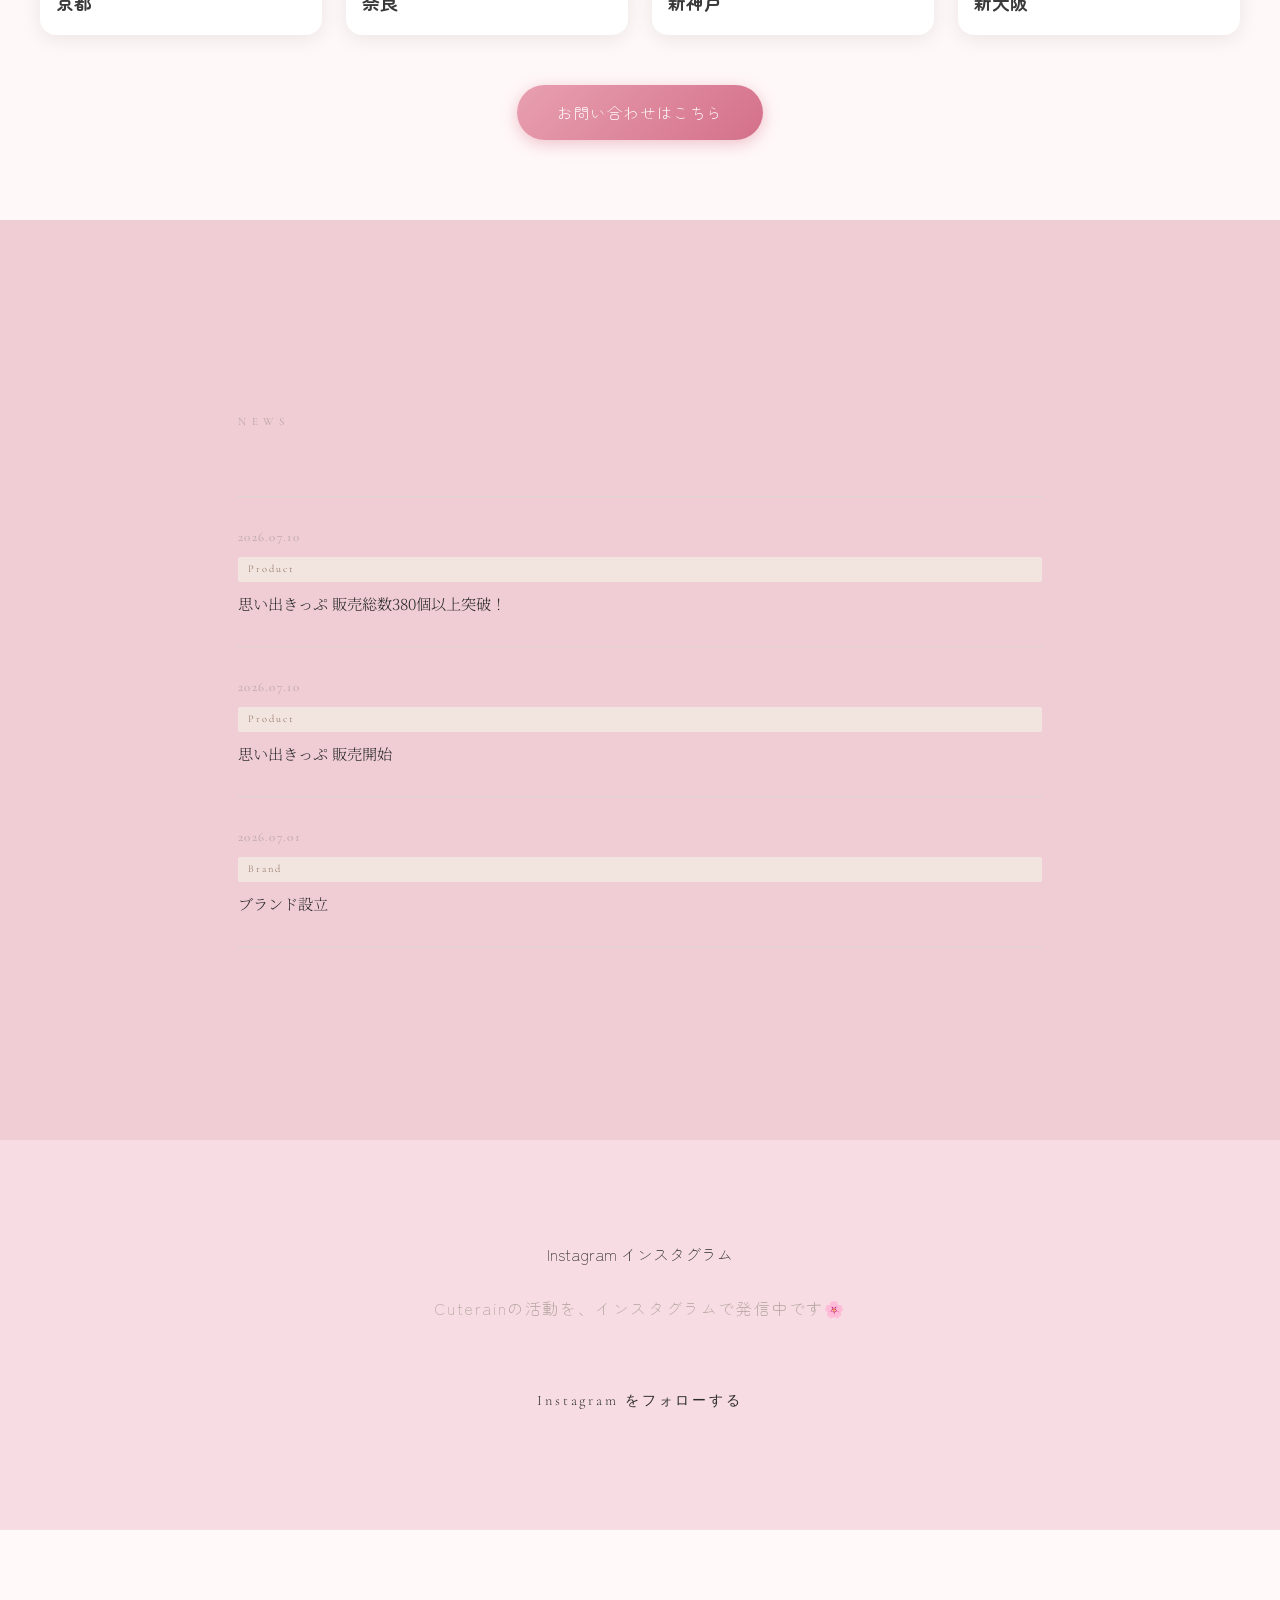
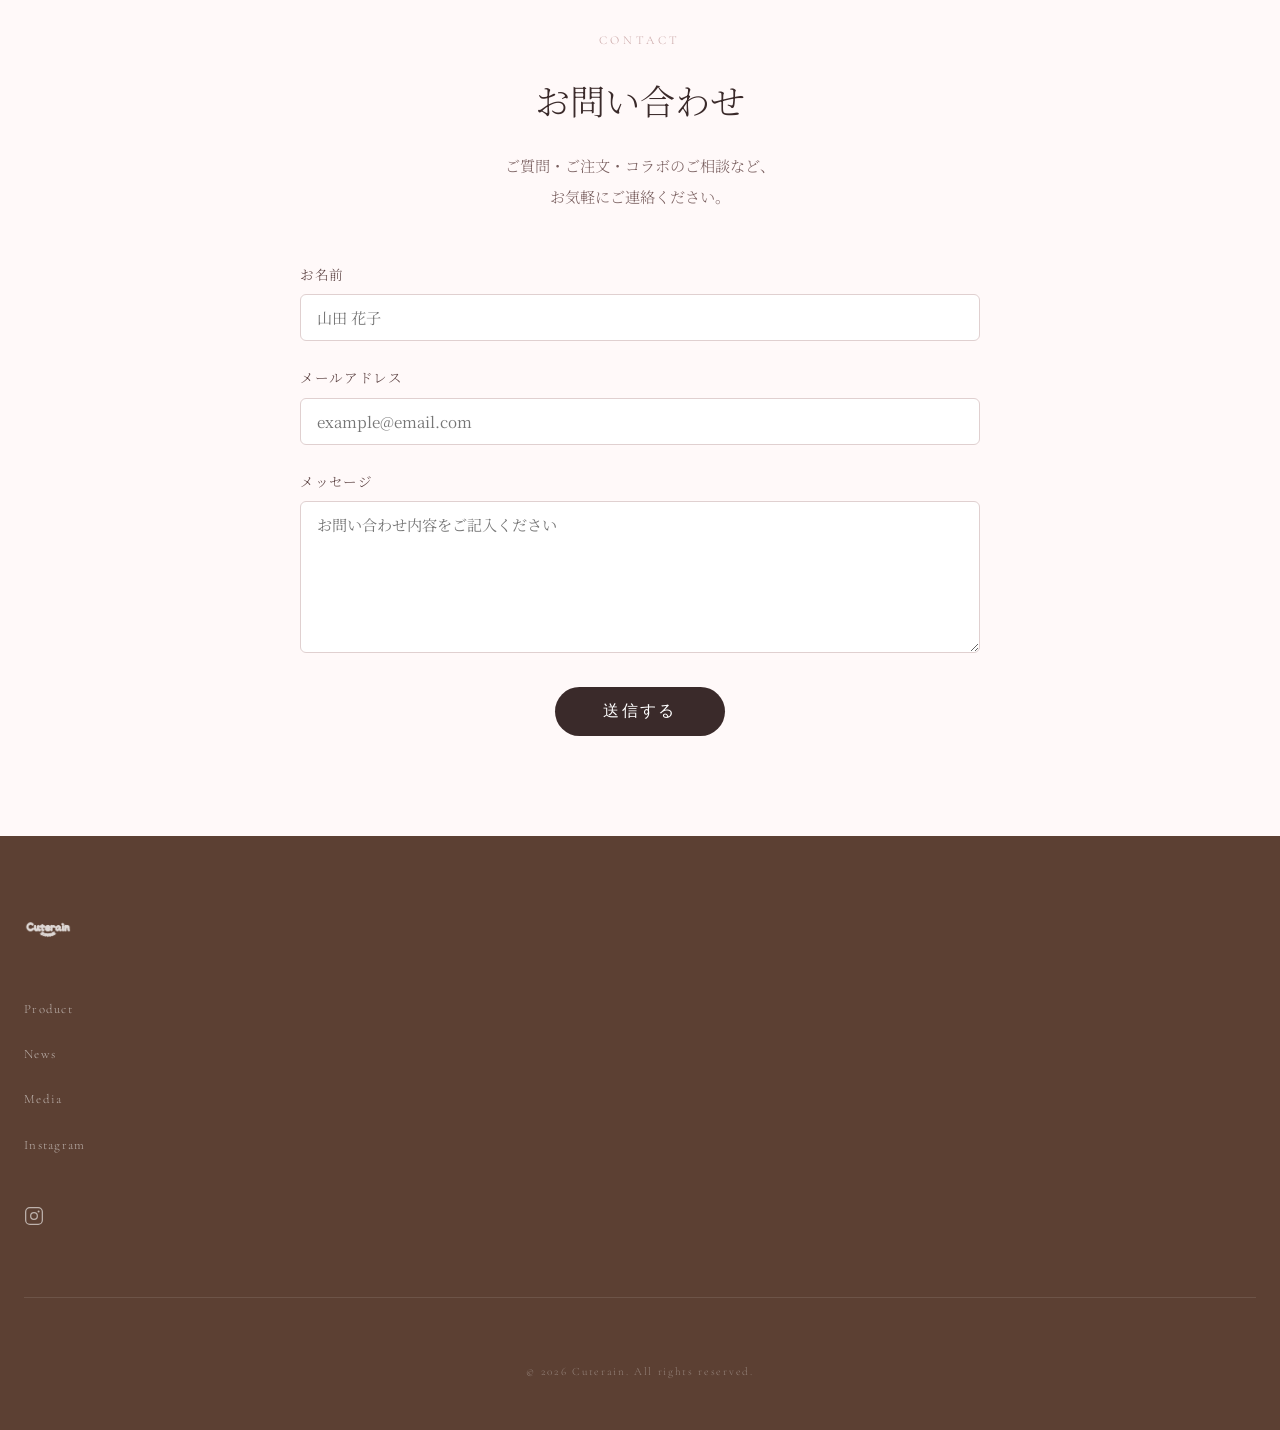
==== commit 173abee4: "Add news item for 思い出きっぷ sales milestone" ====
--- a/index.html
+++ b/index.html
@@ -146,6 +146,15 @@
       <div class="news__label reveal">NEWS</div>
       <ul class="news__list">
         
+         <li class="news__item reveal">
+          <a href="news-omoide2.html" class="news__link">
+            <time class="news__date">2026.07.10</time>
+            <span class="news__cat">Product</span>
+            <span class="news__title">思い出きっぷ 販売総数380個以上突破！</span>
+            <span class="news__arrow">→</span>
+          </a>
+        </li>
+        
        <li class="news__item reveal">
           <a href="news-omoide.html" class="news__link">
             <time class="news__date">2026.07.10</time>
@@ -155,7 +164,7 @@
           </a>
         </li>
         
-        <li class="news__item reveal">
+        <li class="news__item reveal delay1">
           <a href="#" class="news__link">
             <time class="news__date">2026.07.01</time>
             <span class="news__cat">Brand</span>
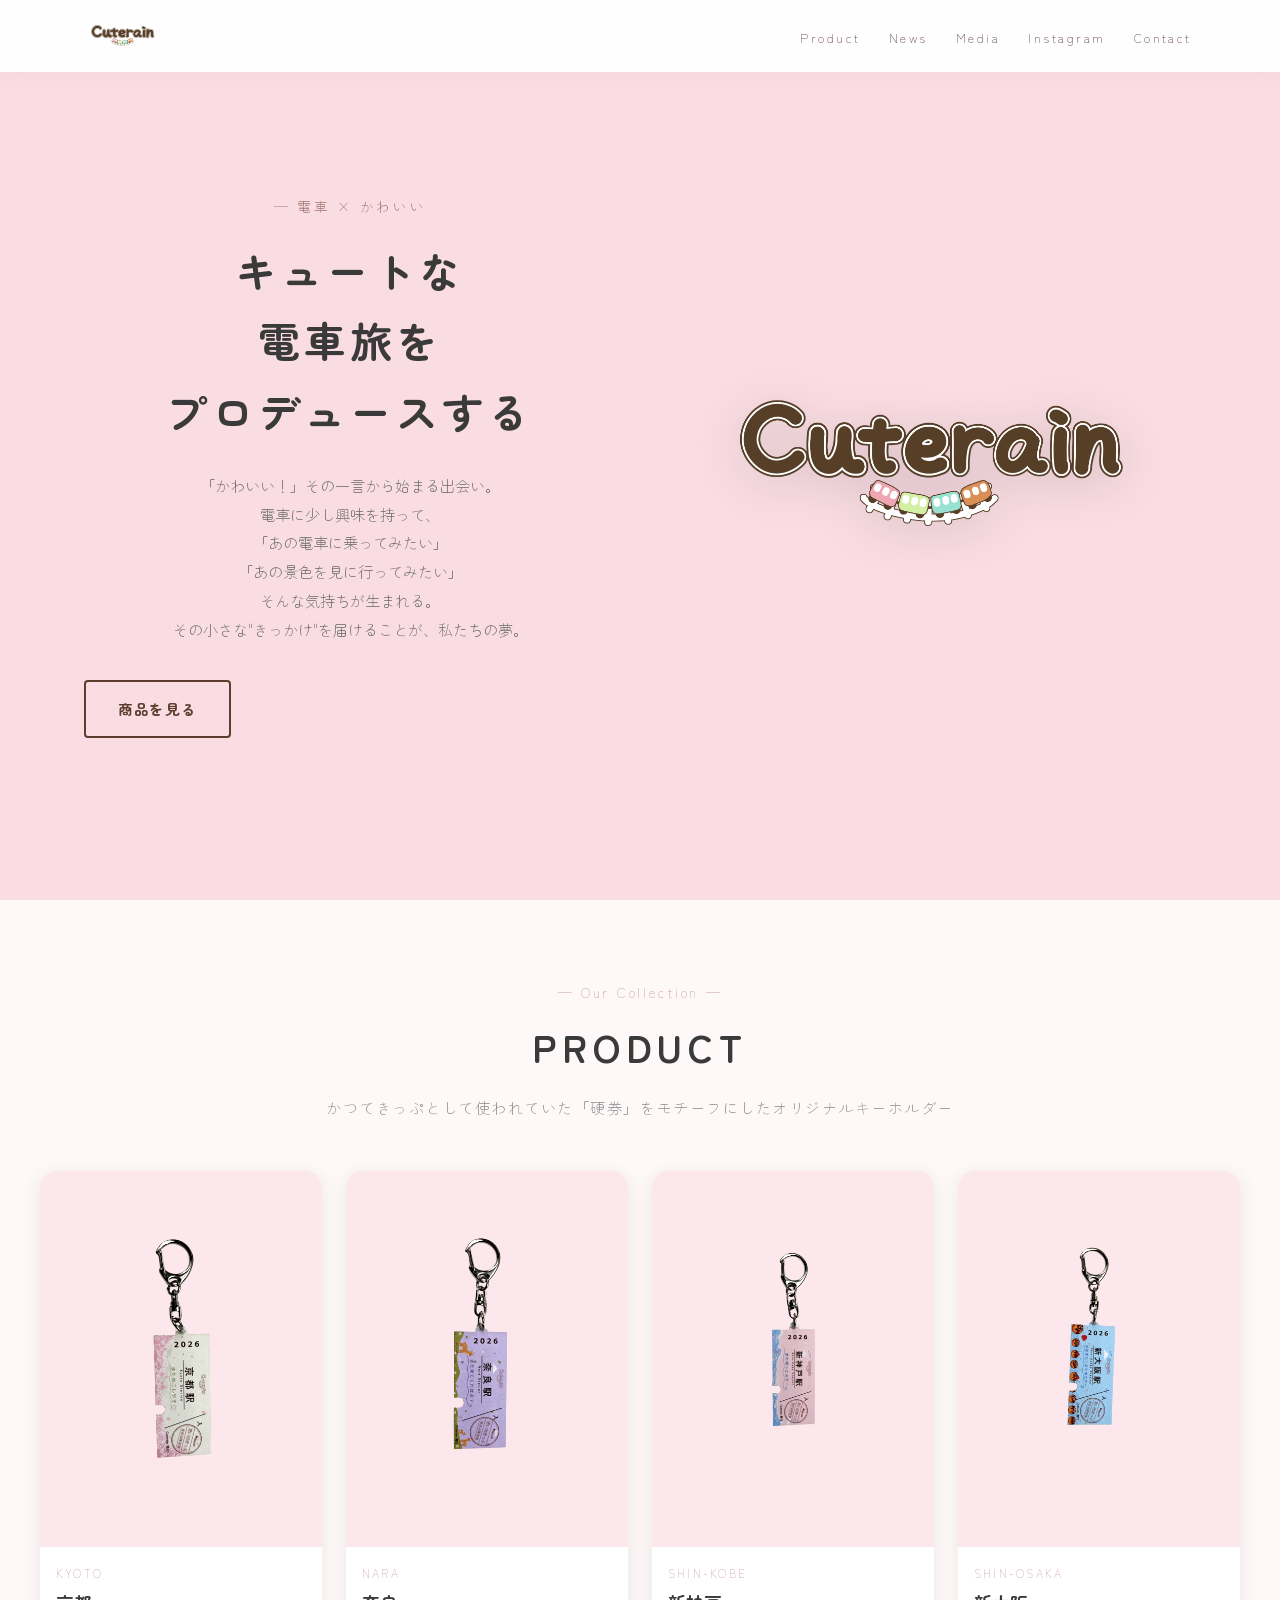
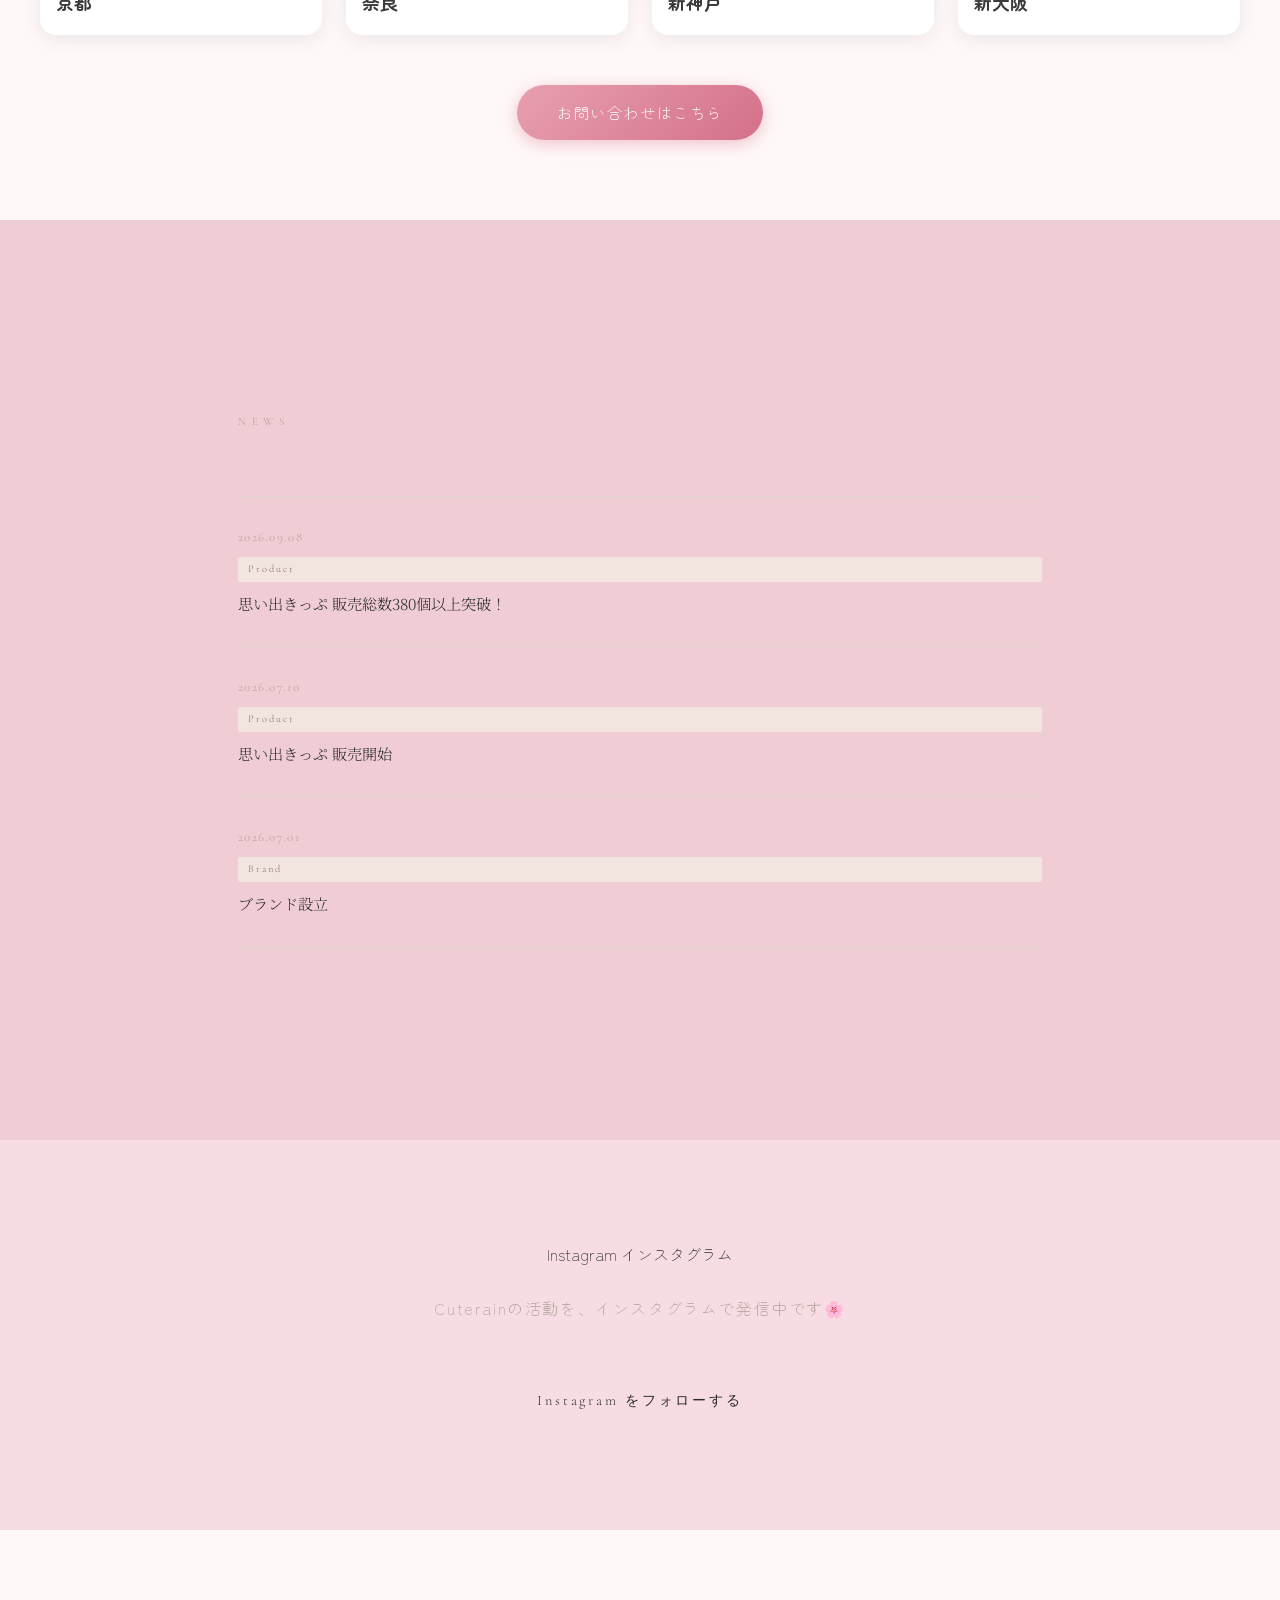
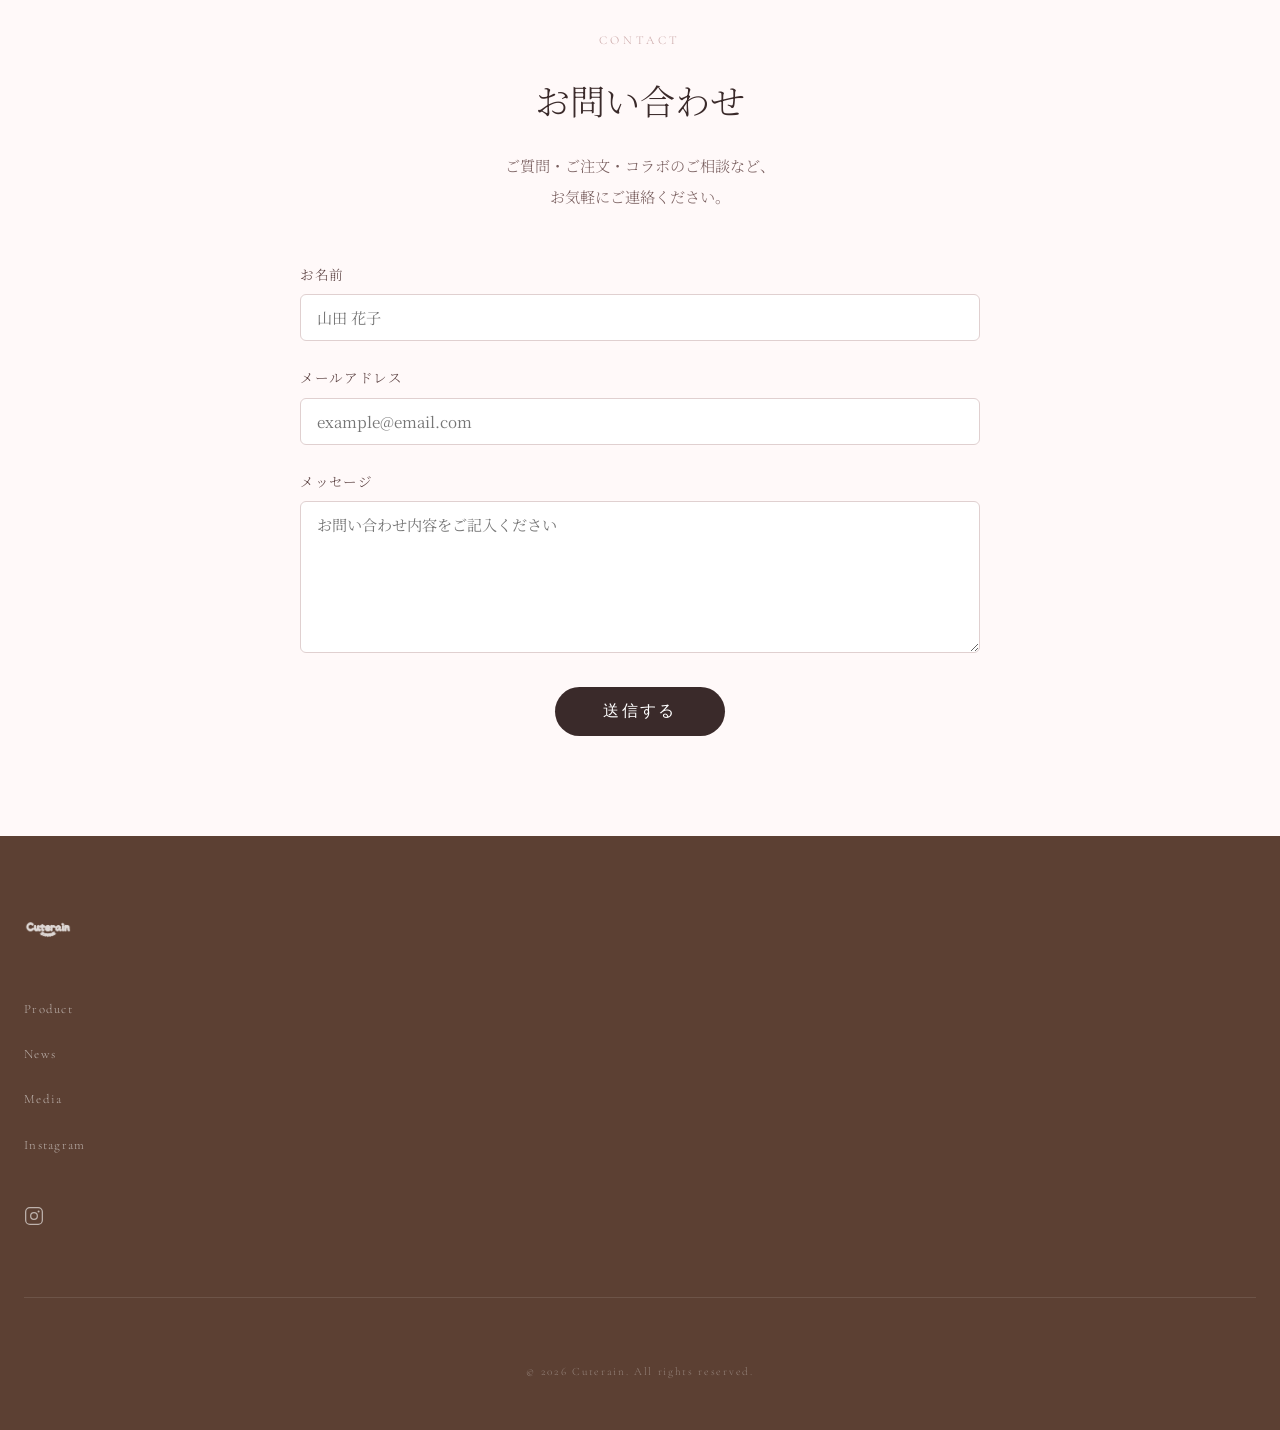
==== commit e07b06ba: "Update index.html" ====
--- a/index.html
+++ b/index.html
@@ -148,7 +148,7 @@
         
          <li class="news__item reveal">
           <a href="news-omoide2.html" class="news__link">
-            <time class="news__date">2026.07.10</time>
+            <time class="news__date">2026.09.08</time>
             <span class="news__cat">Product</span>
             <span class="news__title">思い出きっぷ 販売総数380個以上突破！</span>
             <span class="news__arrow">→</span>
